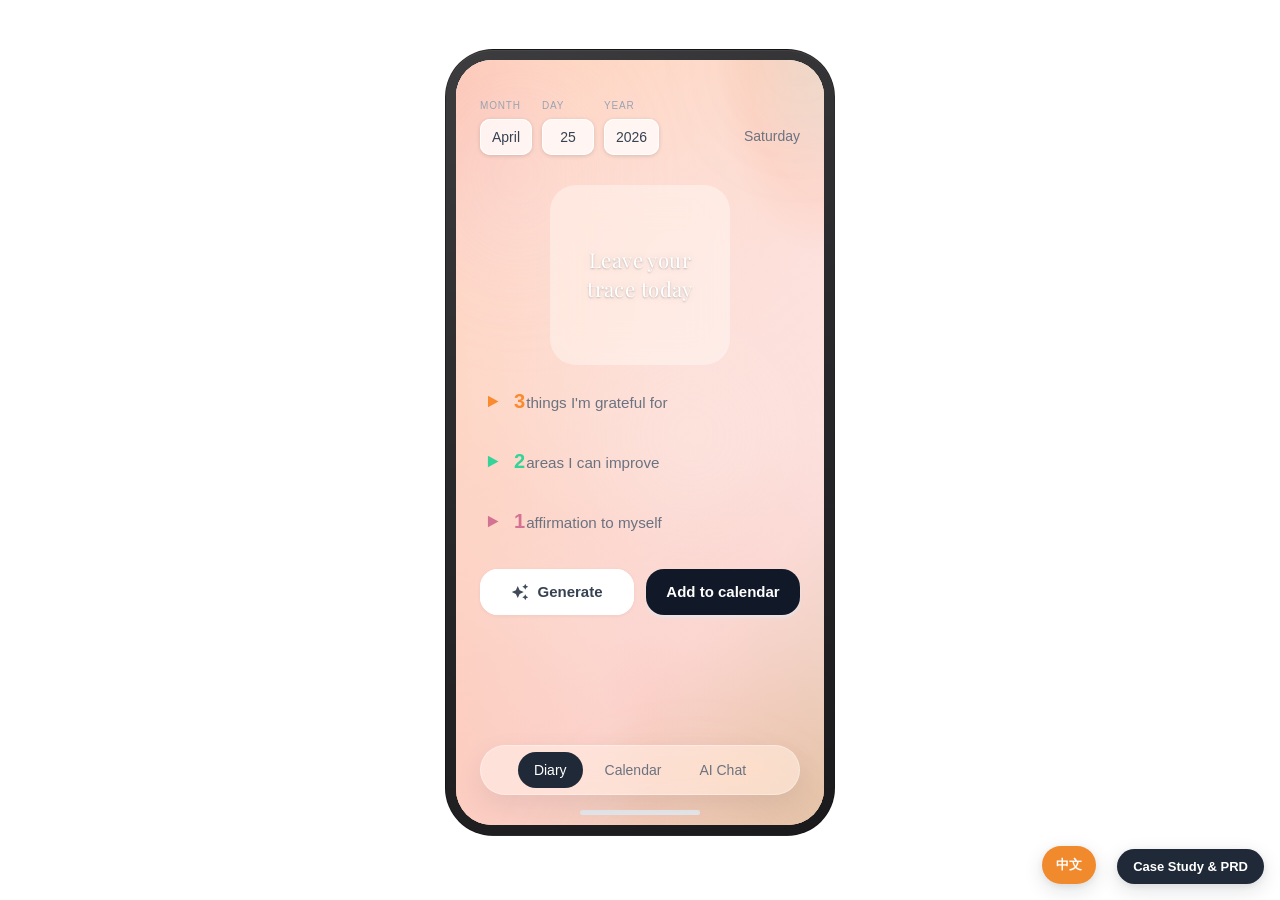
==== en/index.html @ c962845d "Add English version of demo app (en/index.html + en/app.js) - en/index.html: full UI translation, li" ====
<!DOCTYPE html>
<html lang="en">
  <head>
    <meta charset="utf-8" />
    <meta name="viewport" content="width=device-width, initial-scale=1" />
    <meta
      name="description"
      content="Trace - an interactive prototype of an AI diary app grounded in Positive Psychology: diary, calendar, AI chat flow demo (for portfolio and interview)."
    />
    <meta name="theme-color" content="#f4f0eb" />
    <meta property="og:type" content="website" />
    <meta property="og:title" content="Trace - Daily Light | Product Demo" />
    <meta
      property="og:description"
      content="Trace AI Diary - interactive prototype with full diary, calendar, and AI chat flows."
    />
    <title>Trace · AI Diary Product Demo · Wendi Yi</title>
    <link rel="preconnect" href="https://fonts.googleapis.com" />
    <link rel="preconnect" href="https://fonts.gstatic.com" crossorigin />
    <link
      href="https://fonts.googleapis.com/css2?family=Inter:wght@400;500;600;700&family=Playfair+Display:ital@0;1&display=swap"
      rel="stylesheet"
    />
    <link rel="stylesheet" href="../styles.css" />
    <style>
      .portfolio-lang-link {
        position: fixed;
        right: calc(max(16px, env(safe-area-inset-right)) + 168px);
        bottom: max(16px, env(safe-area-inset-bottom));
        z-index: 9999;
        padding: 10px 14px;
        border-radius: 999px;
        font-size: 13px;
        font-weight: 600;
        font-family: "Noto Sans SC", "PingFang SC", "Microsoft YaHei", sans-serif;
        color: #fff;
        background: var(--accent, #f08a2d);
        text-decoration: none;
        box-shadow: 0 6px 20px rgba(15, 23, 42, 0.12), 0 2px 8px rgba(15, 23, 42, 0.08);
        transition: opacity 0.15s ease, transform 0.15s ease;
      }
      .portfolio-lang-link:hover {
        opacity: 0.92;
        transform: translateY(-1px);
      }
      @media print { .portfolio-lang-link { display: none; } }
    </style>
  </head>
  <body>
    <div class="page">
      <div class="phone" aria-label="Phone preview frame">
        <div class="phone__bezel">
          <div class="phone__screen">
            <main class="app">
              <div class="app__flow-bg" aria-hidden="true"></div>
              <div class="app__ambient" aria-hidden="true">
                <div class="app__ambient-sheen"></div>
                <div class="app__blob app__blob--mint"></div>
                <div class="app__blob app__blob--pink"></div>
                <div class="app__blob app__blob--peach"></div>
                <div class="app__blob app__blob--cream"></div>
              </div>
              <div class="app__scroll">
                <section class="view view--diary view--active" data-view="diary">
                <header class="head">
                  <div class="head__date">
                    <div class="head__date-grid">
                      <div class="head__date-grid__label">
                        <span class="head__label">Month</span>
                      </div>
                      <div class="head__date-grid__label">
                        <span class="head__label">Day</span>
                      </div>
                      <div class="head__date-grid__label">
                        <span class="head__label">Year</span>
                      </div>
                      <div class="head__date-grid__pad" aria-hidden="true"></div>
                      <div class="head__box" id="display-month">April</div>
                      <div class="head__box" id="display-day">23</div>
                      <div class="head__box" id="display-year">2026</div>
                      <p class="head__weekday" id="display-weekday">Monday</p>
                    </div>
                  </div>
                </header>

                <section class="hero" aria-label="Today's prompt">
                  <img class="hero__generated" id="hero-generated" alt="Image generated from today's entries" />
                  <p class="hero__quote">
                    <span class="hero__line">Leave your</span>
                    <span class="hero__line">trace today</span>
                  </p>
                </section>

                <section class="block block--collapsed">
                  <h2 class="block__title block__title--orange">
                    <button
                      type="button"
                      class="block__toggle"
                      aria-expanded="false"
                      aria-controls="block-list-gratitude"
                    >
                      <span class="block__dot" aria-hidden="true"></span>
                    </button>
                    <span class="block__title-text block__title-text--gratitude">
                      <span class="block__count block__count--orange">3</span>things I'm grateful for
                    </span>
                  </h2>
                  <div class="block__list" id="block-list-gratitude">
                    <div class="input-wrap">
                      <span class="input-prefix input-prefix--orange" aria-hidden="true">1.</span>
                      <textarea
                        class="input input--area"
                        rows="3"
                        placeholder="Tap here to start writing..."
                      ></textarea>
                      <button type="button" class="input-reset" aria-label="Clear all inputs">
                        <svg viewBox="0 0 24 24" aria-hidden="true">
                          <path
                            d="M12 4a8 8 0 1 1-5.66 2.34"
                            fill="none"
                            stroke="currentColor"
                            stroke-width="2"
                            stroke-linecap="round"
                          />
                          <path
                            d="M8.5 2.8 5 6.3l4.2.1"
                            fill="none"
                            stroke="currentColor"
                            stroke-width="2"
                            stroke-linecap="round"
                            stroke-linejoin="round"
                          />
                        </svg>
                      </button>
                      <canvas class="input-sun" width="200" height="200" aria-hidden="true"></canvas>
                    </div>
                    <div class="input-wrap">
                      <span class="input-prefix input-prefix--orange" aria-hidden="true">2.</span>
                      <textarea
                        class="input input--area"
                        rows="3"
                        placeholder="Tap here to start writing..."
                      ></textarea>
                      <button type="button" class="input-reset" aria-label="Clear all inputs">
                        <svg viewBox="0 0 24 24" aria-hidden="true">
                          <path
                            d="M12 4a8 8 0 1 1-5.66 2.34"
                            fill="none"
                            stroke="currentColor"
                            stroke-width="2"
                            stroke-linecap="round"
                          />
                          <path
                            d="M8.5 2.8 5 6.3l4.2.1"
                            fill="none"
                            stroke="currentColor"
                            stroke-width="2"
                            stroke-linecap="round"
                            stroke-linejoin="round"
                          />
                        </svg>
                      </button>
                      <canvas class="input-sun" width="200" height="200" aria-hidden="true"></canvas>
                    </div>
                    <div class="input-wrap">
                      <span class="input-prefix input-prefix--orange" aria-hidden="true">3.</span>
                      <textarea
                        class="input input--area"
                        rows="3"
                        placeholder="Tap here to start writing..."
                      ></textarea>
                      <button type="button" class="input-reset" aria-label="Clear all inputs">
                        <svg viewBox="0 0 24 24" aria-hidden="true">
                          <path
                            d="M12 4a8 8 0 1 1-5.66 2.34"
                            fill="none"
                            stroke="currentColor"
                            stroke-width="2"
                            stroke-linecap="round"
                          />
                          <path
                            d="M8.5 2.8 5 6.3l4.2.1"
                            fill="none"
                            stroke="currentColor"
                            stroke-width="2"
                            stroke-linecap="round"
                            stroke-linejoin="round"
                          />
                        </svg>
                      </button>
                      <canvas class="input-sun" width="200" height="200" aria-hidden="true"></canvas>
                    </div>
                  </div>
                </section>

                <section class="block block--collapsed">
                  <h2 class="block__title block__title--teal">
                    <button
                      type="button"
                      class="block__toggle"
                      aria-expanded="false"
                      aria-controls="block-list-improve"
                    >
                      <span class="block__dot" aria-hidden="true"></span>
                    </button>
                    <span class="block__title-text block__title-text--gratitude">
                      <span class="block__count block__count--teal">2</span>areas I can improve
                    </span>
                  </h2>
                  <div class="block__list" id="block-list-improve">
                    <div class="input-wrap">
                      <span class="input-prefix input-prefix--teal" aria-hidden="true">1.</span>
                      <textarea
                        class="input input--area"
                        rows="3"
                        placeholder="Tap here to start writing..."
                      ></textarea>
                      <button type="button" class="input-reset" aria-label="Clear all inputs">
                        <svg viewBox="0 0 24 24" aria-hidden="true">
                          <path
                            d="M12 4a8 8 0 1 1-5.66 2.34"
                            fill="none"
                            stroke="currentColor"
                            stroke-width="2"
                            stroke-linecap="round"
                          />
                          <path
                            d="M8.5 2.8 5 6.3l4.2.1"
                            fill="none"
                            stroke="currentColor"
                            stroke-width="2"
                            stroke-linecap="round"
                            stroke-linejoin="round"
                          />
                        </svg>
                      </button>
                      <canvas class="input-sun" width="200" height="200" aria-hidden="true"></canvas>
                    </div>
                    <div class="input-wrap">
                      <span class="input-prefix input-prefix--teal" aria-hidden="true">2.</span>
                      <textarea
                        class="input input--area"
                        rows="3"
                        placeholder="Tap here to start writing..."
                      ></textarea>
                      <button type="button" class="input-reset" aria-label="Clear all inputs">
                        <svg viewBox="0 0 24 24" aria-hidden="true">
                          <path
                            d="M12 4a8 8 0 1 1-5.66 2.34"
                            fill="none"
                            stroke="currentColor"
                            stroke-width="2"
                            stroke-linecap="round"
                          />
                          <path
                            d="M8.5 2.8 5 6.3l4.2.1"
                            fill="none"
                            stroke="currentColor"
                            stroke-width="2"
                            stroke-linecap="round"
                            stroke-linejoin="round"
                          />
                        </svg>
                      </button>
                      <canvas class="input-sun" width="200" height="200" aria-hidden="true"></canvas>
                    </div>
                  </div>
                </section>

                <section class="block block--collapsed">
                  <h2 class="block__title block__title--violet">
                    <button
                      type="button"
                      class="block__toggle"
                      aria-expanded="false"
                      aria-controls="block-list-affirm"
                    >
                      <span class="block__dot" aria-hidden="true"></span>
                    </button>
                    <span class="block__title-text block__title-text--gratitude">
                      <span class="block__count block__count--violet">1</span>affirmation to myself
                    </span>
                  </h2>
                  <div class="block__list" id="block-list-affirm">
                    <div class="input-wrap">
                      <span class="input-prefix input-prefix--rose" aria-hidden="true">1.</span>
                      <textarea
                        class="input input--area"
                        rows="3"
                        placeholder="I'm doing great because..."
                      ></textarea>
                      <button type="button" class="input-reset" aria-label="Clear all inputs">
                        <svg viewBox="0 0 24 24" aria-hidden="true">
                          <path
                            d="M12 4a8 8 0 1 1-5.66 2.34"
                            fill="none"
                            stroke="currentColor"
                            stroke-width="2"
                            stroke-linecap="round"
                          />
                          <path
                            d="M8.5 2.8 5 6.3l4.2.1"
                            fill="none"
                            stroke="currentColor"
                            stroke-width="2"
                            stroke-linecap="round"
                            stroke-linejoin="round"
                          />
                        </svg>
                      </button>
                      <canvas class="input-sun" width="200" height="200" aria-hidden="true"></canvas>
                    </div>
                  </div>
                </section>

                <div class="actions">
                  <button type="button" class="btn btn--soft" id="generate-image-btn">
                    <svg class="btn__icon" width="18" height="18" viewBox="0 0 24 24" aria-hidden="true">
                      <path
                        fill="currentColor"
                        d="M19 9l1.25-2.75L23 5l-2.75-1.25L19 1l-1.25 2.75L15 5l2.75 1.25L19 9zm-7.5.5L9 4 6.5 9.5 1 12l5.5 2.5L9 20l2.5-5.5L17 12l-5.5-2.5zM19 15l-1.25 2.75L15 19l2.75 1.25L19 23l1.25-2.75L23 19l-2.75-1.25L19 15z"
                      />
                    </svg>
                    <span id="generate-image-btn-label">Generate</span>
                  </button>
                  <button type="button" class="btn btn--primary" id="add-to-calendar-btn">Add to calendar</button>
                </div>
                <div
                  class="actions actions--secondary download-actions--hidden"
                  id="download-actions"
                  hidden
                >
                  <button type="button" class="btn btn--soft" id="download-image-btn">Save image</button>
                </div>
                <p class="generate-status" id="generate-status" role="status" aria-live="polite"></p>
                </section>

                <section class="view view--calendar" data-view="calendar" aria-label="Calendar page">
                  <div class="calendar-page">
                    <header class="calendar-page-head" aria-label="Current month and year">
                      <div class="calendar-page-head__grid">
                        <div class="head__date-grid__label">
                          <span class="head__label">Month</span>
                        </div>
                        <div class="head__date-grid__label">
                          <span class="head__label">Year</span>
                        </div>
                        <div class="head__box" id="calendar-display-month">April</div>
                        <div class="head__box" id="calendar-display-year">2026</div>
                      </div>
                      <button type="button" class="calendar-page-head__search-btn" aria-label="Search date range">
                        <svg viewBox="0 0 69 69" aria-hidden="true">
                          <path
                            d="M61.9777 57.978C59.6684 60.2857 54.8666 61.2719 52.5783 58.9673L38.423 44.8373C38.3299 44.7445 38.2561 44.6343 38.2057 44.5129C38.1553 44.3916 38.1293 44.2614 38.1292 44.13C38.1291 43.9986 38.1549 43.8685 38.2051 43.747C38.2554 43.6256 38.3291 43.5153 38.422 43.4223L39.713 42.1313L36.4004 38.8187C32.0246 41.6126 26.7711 42.6921 21.6481 41.8501C16.5252 41.0081 11.8937 38.3039 8.64231 34.2563C5.39097 30.2088 3.74889 25.1032 4.03118 19.9192C4.31348 14.7352 6.50026 9.838 10.1719 6.16746C13.8435 2.49693 18.7413 0.311601 23.9254 0.0308446C29.1095 -0.249912 34.2147 1.39368 38.2612 4.64622C42.3078 7.89876 45.0106 12.5311 45.8511 17.6543C46.6916 22.7775 45.6106 28.0306 42.8154 32.4056L46.127 35.7172L47.4219 34.4223C47.5148 34.3294 47.6251 34.2557 47.7466 34.2055C47.868 34.1553 47.9982 34.1294 48.1296 34.1295C48.261 34.1296 48.3911 34.1556 48.5125 34.206C48.6338 34.2564 48.7441 34.3303 48.8369 34.4233L61.9869 47.5991C63.3575 48.979 64.1259 50.8455 64.1242 52.7905C64.1225 54.7354 63.3507 56.6005 61.9777 57.978ZM25.1291 38.0552C28.4767 38.0552 31.7491 37.0625 34.5325 35.2027C37.316 33.3429 39.4854 30.6994 40.7665 27.6066C42.0475 24.5139 42.3827 21.1106 41.7296 17.8274C41.0766 14.5441 39.4645 11.5282 37.0974 9.16108C34.7303 6.79396 31.7144 5.18194 28.4311 4.52885C25.1478 3.87576 21.7446 4.21095 18.6518 5.49202C15.5591 6.7731 12.9156 8.94252 11.0558 11.726C9.19595 14.5094 8.20327 17.7818 8.20327 21.1294C8.2083 25.6169 9.99316 29.9191 13.1663 33.0922C16.3394 36.2653 20.6416 38.0502 25.1291 38.0552ZM41.1271 40.7173L44.713 37.1314L41.6415 34.0599C40.5941 35.3946 39.3899 36.5984 38.055 37.6453L41.1271 40.7173ZM33.1291 18.2036C32.7742 18.2064 32.4227 18.2728 32.0913 18.3996L30.7008 16.7236C30.9782 16.265 31.1262 15.7397 31.1291 15.2036C31.1305 14.7118 31.011 14.2272 30.7811 13.7925C30.5512 13.3578 30.218 12.9862 29.8107 12.7105C29.4035 12.4348 28.9347 12.2635 28.4456 12.2116C27.9566 12.1597 27.4623 12.2289 27.0062 12.4129C26.5502 12.597 26.1464 12.8904 25.8304 13.2672C25.5144 13.644 25.2959 14.0927 25.1941 14.5739C25.0923 15.055 25.1103 15.5538 25.2466 16.0263C25.3829 16.4988 25.6333 16.9306 25.9757 17.2836L22.4891 24.24C22.0176 24.1574 21.5322 24.213 21.0916 24.4L19.7008 22.7236C19.9782 22.265 20.1262 21.7397 20.1291 21.2036C20.1291 20.6103 19.9531 20.0303 19.6235 19.5369C19.2938 19.0436 18.8253 18.659 18.2771 18.432C17.7289 18.2049 17.1257 18.1455 16.5438 18.2613C15.9619 18.377 15.4273 18.6627 15.0077 19.0823C14.5882 19.5019 14.3025 20.0364 14.1867 20.6184C14.071 21.2003 14.1304 21.8035 14.3574 22.3517C14.5845 22.8999 14.969 23.3684 15.4624 23.698C15.9557 24.0277 16.5357 24.2036 17.1291 24.2036C17.4839 24.2009 17.8354 24.1345 18.1669 24.0076L19.5574 25.6836C19.2799 26.1423 19.1319 26.6676 19.1291 27.2036C19.1276 27.6954 19.2471 28.18 19.477 28.6148C19.7069 29.0495 20.0402 29.4211 20.4474 29.6967C20.8547 29.9724 21.3235 30.1437 21.8125 30.1956C22.3016 30.2475 22.7959 30.1784 23.2519 29.9943C23.7079 29.8102 24.1117 29.5169 24.4277 29.1401C24.7437 28.7632 24.9623 28.3145 25.0641 27.8334C25.1659 27.3522 25.1478 26.8534 25.0115 26.3809C24.8752 25.9084 24.6249 25.4766 24.2825 25.1236L27.7691 18.1672C28.2406 18.2499 28.7259 18.1943 29.1666 18.0072L30.5574 19.6836C30.2799 20.1423 30.1319 20.6676 30.1291 21.2036C30.1291 21.797 30.305 22.377 30.6347 22.8703C30.9643 23.3637 31.4328 23.7482 31.981 23.9753C32.5292 24.2023 33.1324 24.2617 33.7143 24.146C34.2963 24.0302 34.8308 23.7445 35.2504 23.3249C35.6699 22.9054 35.9557 22.3708 36.0714 21.7889C36.1872 21.207 36.1278 20.6038 35.9007 20.0556C35.6736 19.5074 35.2891 19.0389 34.7958 18.7092C34.3024 18.3796 33.7224 18.2036 33.1291 18.2036Z"
                            fill="currentColor"
                          />
                        </svg>
                      </button>
                    </header>

                    <div class="calendar-grid" data-year="2026" data-month="4" id="calendar-grid">
                      <div class="calendar-grid__week">Mon</div>
                      <div class="calendar-grid__week">Tue</div>
                      <div class="calendar-grid__week">Wed</div>
                      <div class="calendar-grid__week">Thu</div>
                      <div class="calendar-grid__week">Fri</div>
                      <div class="calendar-grid__week">Sat</div>
                      <div class="calendar-grid__week">Sun</div>

                      <div class="calendar-grid__day calendar-grid__day--muted"></div>
                      <div class="calendar-grid__day calendar-grid__day--muted"></div>
                      <div class="calendar-grid__day" data-day="1">1</div>
                      <div class="calendar-grid__day" data-day="2">2</div>
                      <div class="calendar-grid__day" data-day="3">3</div>
                      <div class="calendar-grid__day" data-day="4">4</div>
                      <div class="calendar-grid__day" data-day="5">5</div>

                      <div class="calendar-grid__day" data-day="6">6</div>
                      <div class="calendar-grid__day" data-day="7">7</div>
                      <div class="calendar-grid__day" data-day="8">8</div>
                      <div class="calendar-grid__day" data-day="9">9</div>
                      <div class="calendar-grid__day" data-day="10">10</div>
                      <div class="calendar-grid__day" data-day="11">11</div>

                      <div class="calendar-grid__day" data-day="12">12</div>
                      <div class="calendar-grid__day" data-day="13">13</div>
                      <div class="calendar-grid__day" data-day="14">14</div>
                      <div class="calendar-grid__day" data-day="15">15</div>
                      <div class="calendar-grid__day" data-day="16">16</div>
                      <div class="calendar-grid__day" data-day="17">17</div>
                      <div class="calendar-grid__day" data-day="18">18</div>

                      <div class="calendar-grid__day" data-day="19">19</div>
                      <div class="calendar-grid__day" data-day="20">20</div>
                      <div class="calendar-grid__day" data-day="21">21</div>
                      <div class="calendar-grid__day" data-day="22">22</div>
                      <div class="calendar-grid__day" data-day="23">23</div>
                      <div class="calendar-grid__day" data-day="24">24</div>
                      <div class="calendar-grid__day" data-day="25">25</div>

                      <div class="calendar-grid__day" data-day="26">26</div>
                      <div class="calendar-grid__day" data-day="27">27</div>
                      <div class="calendar-grid__day" data-day="28">28</div>
                      <div class="calendar-grid__day" data-day="29">29</div>
                      <div class="calendar-grid__day" data-day="30">30</div>
                      <div class="calendar-grid__day calendar-grid__day--muted"></div>
                      <div class="calendar-grid__day calendar-grid__day--muted"></div>
                      <div class="calendar-grid__day calendar-grid__day--muted"></div>
                    </div>
                    <svg
                      class="scratch-card-glass__mask-defs"
                      width="0"
                      height="0"
                      aria-hidden="true"
                      focusable="false"
                    >
                      <defs>
                        <mask
                          id="scratch-ticket-mask"
                          maskUnits="objectBoundingBox"
                          maskContentUnits="objectBoundingBox"
                        >
                          <rect width="1" height="1" fill="white" rx="0.125" ry="0.2" />
                          <ellipse cx="0" cy="0.3" rx="0.03875" ry="0.062" fill="black" />
                          <ellipse cx="1" cy="0.3" rx="0.03875" ry="0.062" fill="black" />
                        </mask>
                      </defs>
                    </svg>
                    <p class="scratch-card-glass__top-note">
                      Discover a random memory
                      <span class="scratch-card-glass__top-note-caret" aria-hidden="true"></span>
                    </p>
                    <div class="scratch-card-glass" role="group" aria-label="Daily scratch card - scratch the middle area to reveal a short message">
                      <div class="scratch-card-glass__body">
                        <div class="scratch-card-glass__body-shine" aria-hidden="true"></div>
                      </div>
                      <p class="scratch-card-glass__hint">
                        <span class="scratch-card-glass__hint-left">
                          <span class="scratch-card-glass__hint-icon" aria-hidden="true">
                            <svg
                              class="scratch-card-glass__hint-decoration"
                              width="24"
                              height="24"
                              viewBox="0 0 110 110"
                              fill="none"
                              xmlns="http://www.w3.org/2000/svg"
                            >
                              <path
                                d="M76.1017 24.3721C75.6745 23.9421 74.9848 23.9421 74.5587 24.3721L11.3196 88.1881C10.8935 88.6191 10.8935 89.3151 11.3196 89.7451L23.9161 102.456C24.3422 102.886 25.0319 102.886 25.4591 102.456L88.6982 38.6401C89.1243 38.2101 89.1253 37.5141 88.6982 37.0831L76.1017 24.3721ZM69.2896 50.4431L62.864 43.9581L74.5607 32.1551L80.9872 38.6401L69.2896 50.4431Z"
                                fill="currentColor"
                              />
                              <path
                                d="M63.5984 22.1596L67.0678 24L65.4701 19.9989L67.0678 16L63.5984 17.8383L60.1309 16L61.723 19.9989L60.1309 24L63.5984 22.1596Z"
                                fill="currentColor"
                              />
                              <path
                                d="M99.7705 33L96.7968 34.3791L93.8246 33L95.1925 36L93.8246 39L96.7968 37.6209L99.7705 39L98.4027 36L99.7705 33Z"
                                fill="currentColor"
                              />
                              <path
                                d="M90.3568 17.0113L96.7976 19.9986L93.8371 13.4993L96.7976 7L90.3568 9.98738L83.9147 7L86.8778 13.4993L83.9147 20L90.3568 17.0113Z"
                                fill="currentColor"
                              />
                            </svg>
                          </span>
                          Daily Scratch Card
                        </span>
                        <span class="scratch-card-glass__hint-date">April 25, 2026</span>
                      </p>
                      <div class="scratch-card-glass__perforation" aria-hidden="true"></div>
                      <div class="scratch-card-glass__content">
                        <div class="scratch-card-glass__panel" id="scratch-card-panel">
                          <div class="scratch-card-glass__reveal">
                            <p class="scratch-card-glass__reveal-text" id="scratch-card-prize"></p>
                          </div>
                          <p class="scratch-card-glass__scratch-hint">Scratch this area to reveal</p>
                          <canvas
                            class="scratch-card-glass__scratch"
                            id="scratch-card-canvas"
                            width="16"
                            height="16"
                            role="img"
                            aria-label="Scratch this area to reveal the content below"
                          ></canvas>
                          <button type="button" class="scratch-card-glass__source-btn" id="scratch-view-source-btn">
                            View diary source
                          </button>
                        </div>
                      </div>
                    </div>
                  </div>
                </section>

                <section class="view view--ai" data-view="ai" aria-label="AI Chat page">
                  <div class="ai-chat">
                    <div class="input-wrap input-wrap--sun-active ai-chat__sun-host" aria-hidden="true">
                      <canvas class="input-sun" width="200" height="200" aria-hidden="true"></canvas>
                      <img class="ai-chat__sun-overlay" src="../assets/frame-121.svg" alt="" aria-hidden="true" />
                    </div>
                    <div class="ai-chat__messages" id="ai-chat-messages"></div>

                    <div class="ai-chat__composer">
                      <div class="ai-chat__field">
                        <input type="text" class="ai-chat__input" id="ai-chat-input" placeholder="" aria-label="Type a message" />
                        <button type="button" class="ai-chat__send-btn" id="ai-chat-send-btn" aria-label="Send">
                          <svg viewBox="0 0 24 24" aria-hidden="true">
                            <path d="M12 19V6M5 13l7-7 7 7" fill="none" stroke="currentColor" stroke-width="2.2" stroke-linecap="round" stroke-linejoin="round" />
                          </svg>
                        </button>
                      </div>
                    </div>
                  </div>
                </section>
              </div>

              <nav class="tab" aria-label="Main navigation">
                <button
                  type="button"
                  class="tab__item tab__link tab__item--active"
                  data-tab="diary"
                  aria-current="page"
                >
                  Diary
                </button>
                <button type="button" class="tab__item tab__link" data-tab="calendar">Calendar</button>
                <button type="button" class="tab__item tab__link" data-tab="ai">AI Chat</button>
              </nav>
              <div class="home-bar" aria-hidden="true"></div>
            </main>

            <div class="calendar-modal" id="calendar-day-modal" hidden>
              <div class="calendar-modal__backdrop" data-close-calendar-modal="true" aria-hidden="true"></div>
              <section class="calendar-modal__panel" role="dialog" aria-modal="true" aria-label="Day preview">
                <button
                  type="button"
                  class="calendar-modal__close"
                  id="calendar-day-modal-close"
                  aria-label="Close day preview"
                >
                  ×
                </button>
                <button type="button" class="calendar-modal__nav calendar-modal__nav--prev" id="calendar-day-modal-prev">‹</button>
                <button type="button" class="calendar-modal__nav calendar-modal__nav--next" id="calendar-day-modal-next">›</button>
                <div class="calendar-modal__zoom-cell" id="calendar-day-modal-zoom"></div>
                <button type="button" class="btn btn--primary calendar-modal__view-btn" id="calendar-day-view-diary-btn">
                  View diary entry
                </button>
              </section>
            </div>

            <div class="calendar-modal" id="calendar-diary-modal" hidden>
              <div class="calendar-modal__backdrop" data-close-calendar-diary="true" aria-hidden="true"></div>
              <section class="calendar-modal__panel calendar-modal__panel--diary" role="dialog" aria-modal="true" aria-label="Diary detail">
                <button type="button" class="calendar-modal__back" id="calendar-diary-modal-back">Back to date</button>
                <button
                  type="button"
                  class="calendar-modal__close"
                  id="calendar-diary-modal-close"
                  aria-label="Close diary detail"
                >
                  ×
                </button>
                <h3 class="calendar-modal__title" id="calendar-diary-title">Diary Archive</h3>
                <div class="calendar-diary-archive" id="calendar-diary-archive"></div>
              </section>
            </div>

            <div class="calendar-modal" id="scratch-source-modal" hidden>
              <div class="calendar-modal__backdrop" data-close-scratch-source="true" aria-hidden="true"></div>
              <section class="calendar-modal__panel calendar-modal__panel--source" role="dialog" aria-modal="true" aria-label="Diary source">
                <button
                  type="button"
                  class="calendar-modal__close"
                  id="scratch-source-modal-close"
                  aria-label="Close diary source"
                >
                  ×
                </button>
                <h3 class="calendar-modal__title" id="scratch-source-title">Diary Source</h3>
                <section class="calendar-diary-archive__section calendar-diary-archive__section--orange">
                  <h4>3 things I'm grateful for</h4>
                  <div class="calendar-diary-archive" id="scratch-source-gratitude"></div>
                </section>
                <button type="button" class="btn btn--primary calendar-modal__view-btn" id="scratch-source-view-full-btn">
                  View full diary
                </button>
              </section>
            </div>

            <div class="calendar-modal" id="calendar-analysis-modal" hidden>
              <div class="calendar-modal__backdrop" data-close-calendar-analysis="true" aria-hidden="true"></div>
              <section
                class="calendar-modal__panel calendar-modal__panel--analysis"
                role="dialog"
                aria-modal="true"
                aria-label="AI Analyzer"
              >
                <button
                  type="button"
                  class="calendar-modal__close"
                  id="calendar-analysis-modal-close"
                  aria-label="Close"
                >
                  ×
                </button>
                <div id="calendar-analysis-step-date" class="calendar-analysis-modal__step">
                  <header class="calendar-analysis-modal__head">
                    <p class="calendar-analysis-modal__hint">Tap dates to select a range</p>
                  </header>
                  <div class="calendar-analysis-modal__grid-wrap">
                    <div id="calendar-analysis-grid-host"></div>
                  </div>
                  <div class="calendar-analysis-modal__actions">
                    <button type="button" class="btn btn--primary calendar-analysis-modal__btn" id="calendar-analysis-delete-btn">
                      Delete
                    </button>
                    <button type="button" class="btn btn--primary calendar-analysis-modal__btn" id="calendar-analysis-run-btn">
                      Choose analysis
                    </button>
                  </div>
                </div>
                <div id="calendar-analysis-step-type" class="calendar-analysis-modal__step" hidden>
                  <header class="calendar-analysis-modal__head">
                    <p class="calendar-analysis-modal__hint">Pick analysis type (multi-select)</p>
                  </header>
                  <div class="calendar-analysis-modal__options" id="calendar-analysis-options-slot">
                    <label class="calendar-analysis-option">
                      <input type="checkbox" id="calendar-analysis-option-emotion" />
                      <span class="calendar-analysis-option__text">A · Emotion Trend</span>
                    </label>
                    <label class="calendar-analysis-option">
                      <input type="checkbox" id="calendar-analysis-option-hidden" />
                      <span class="calendar-analysis-option__text">B · Hidden Positive Signals</span>
                    </label>
                  </div>
                  <div class="calendar-analysis-modal__actions">
                    <button type="button" class="btn btn--primary calendar-analysis-modal__btn" id="calendar-analysis-back-btn">
                      Back
                    </button>
                    <button type="button" class="btn btn--primary calendar-analysis-modal__btn" id="calendar-analysis-confirm-btn">
                      Start analysis
                    </button>
                  </div>
                </div>
              </section>
            </div>
          </div>
        </div>
      </div>
    </div>
    <a href="prd.html" class="portfolio-site-link">Case Study & PRD</a>
    <a href="../index.html" class="portfolio-lang-link" lang="zh" title="中文版本">中文</a>
    <script src="app.js"></script>
    <script src="../sun-canvas.js"></script>
  </body>
</html>
---- styles.css ----
/* Trace — 每日反思界面 */

:root {
  /* Figma 823:724 — Portfolio-Total-Wendi */
  /* 屏内 mesh 基底（色相不变，略提高浓度） */
  --bg-mesh-base: #fff8f0;
  --bg-mesh-peach: #ffd9c4;
  --bg-mesh-peach-deep: #ffb088;
  /* 与 mesh 主色一致（屏内流动渐变四色） */
  --page-grad-peach: #ffa576;
  --page-grad-pink: #f8d7e6;
  --page-grad-mint: #96dab2;
  --text: #374151;
  --text-muted: #9ca3af;
  --orange: #fa8a2e;
  --teal: #34d399;
  /* 「肯定」区块：与背景粉 --page-grad-pink 同系，加深供标题对比 */
  --section-rose: #d47292;
  --navy: #1f2937;
  --save-bg: #111827;
  --phone-frame: #2a2a2c;
  --phone-frame-shine: #3d3d40;
  --phone-frame-border: rgba(0, 0, 0, 0.28);
  --card-glass: rgba(255, 255, 255, 0.92);
  --shadow-soft: 0 8px 32px rgba(0, 0, 0, 0.06);
  --shadow-input: 0 1px 4px rgba(0, 0, 0, 0.05);
  --shadow-input-inset: inset 0 0 0 0.5px rgb(255, 255, 255);
  --shadow-card: 0 1px 4px rgba(0, 0, 0, 0.2);
  --shadow-tab: 0 2px 3px -1px rgb(243, 244, 246), 0 6px 8px -1px rgb(243, 244, 246);
  --shadow-save: 0 1px 2px -1px rgb(229, 231, 235), 0 3px 4px -1px rgb(229, 231, 235);
  --radius-lg: 26px;
  --radius-md: 18px;
  --radius-sm: 14px;
  --font-sans: "Noto Sans SC", "PingFang SC", "Microsoft YaHei", sans-serif;
  --font-serif: "Playfair Display", "Songti SC", "Georgia", serif;
  /* 主内容区左右内边距（与顶栏全宽拉伸、底栏水平对齐同值） */
  --app-pad-x: 24px;
  /* 与写日记 .head 顶栏一致：内容距屏内顶部的首段留白 */
  --app-pad-top: 35px;
  /* .head 内底(12) + 下外边距(18) — 到 hero 正方体上沿；日历月年栏到毛玻璃格用同一基线，使格顶 = hero 顶 */
  --app-diary-hero-skip: calc(12px + 18px);
}

*,
*::before,
*::after {
  box-sizing: border-box;
}

html,
body {
  width: 100%;
  height: 100%;
  margin: 0;
}

body {
  font-family: var(--font-sans);
  color: var(--text-muted);
  background: #ffffff;
  min-height: 100dvh;
  display: flex;
  align-items: center;
  justify-content: center;
  padding: 32px 16px 48px;
  overflow: hidden;
  overscroll-behavior: none;
}

/* 流动渐变：仅屏内 .app__flow-bg，大背景不动 */
@keyframes gradient {
  0% {
    background-position: 0% 50%;
  }
  50% {
    background-position: 100% 50%;
  }
  100% {
    background-position: 0% 50%;
  }
}

.page {
  display: flex;
  justify-content: center;
  align-items: center;
  width: 100%;
  height: 100%;
  overflow: hidden;
}

/* —— 手机外框（效果图） —— */
.phone {
  --phone-w: 390px;
  --phone-h: 780px;
  --bezel: 10px;
  width: var(--phone-w);
  max-width: 100%;
  filter: none;
}

.phone__bezel {
  position: relative;
  background: linear-gradient(155deg, var(--phone-frame-shine) 0%, var(--phone-frame) 42%, #1a1a1c 100%);
  border-radius: 48px;
  padding: var(--bezel);
  border: 0.5px solid var(--phone-frame-border);
  box-shadow: inset 0 1px 0 rgba(255, 255, 255, 0.06);
}

.phone__screen {
  position: relative;
  border-radius: 36px;
  overflow: hidden;
  overscroll-behavior: none;
  background: var(--bg-mesh-base);
  height: var(--phone-h);
  max-height: min(85dvh, 800px);
}

/* Figma 截图：柔和 mesh — 左上粉、右上薄荷、中上亮白、下半桃色（右下略浓） */
.app {
  position: relative;
  /* 不裁切子级横向溢出，避免太阳光晕在 .app 层被切（phone__screen 仍做圆角裁切） */
  overflow: visible;
  display: flex;
  flex-direction: column;
  height: 100%;
  background:
    radial-gradient(90% 75% at 96% 96%, rgba(255, 165, 118, 0.55) 0%, rgba(255, 198, 160, 0.3) 38%, transparent 62%),
    radial-gradient(80% 65% at 6% 92%, rgba(255, 210, 180, 0.62) 0%, rgba(255, 228, 200, 0.32) 45%, transparent 60%),
    radial-gradient(100% 70% at 52% 108%, rgba(255, 185, 145, 0.46) 0%, transparent 48%),
    /* 右上：薄荷与桃色混叠，避免整屏成一块橙 */
    radial-gradient(46% 40% at 100% 0%, rgba(160, 215, 188, 0.26) 0%, rgba(255, 198, 172, 0.34) 45%, transparent 64%),
    radial-gradient(50% 42% at 0% 4%, rgba(248, 215, 230, 0.68) 0%, rgba(252, 236, 244, 0.34) 48%, transparent 65%),
    radial-gradient(85% 58% at 50% 22%, rgba(255, 255, 255, 0.78) 0%, rgba(255, 248, 240, 0.48) 42%, transparent 70%),
    linear-gradient(185deg, var(--bg-mesh-base) 0%, #fff6f0 26%, #ffeedd 46%, var(--bg-mesh-peach) 74%, var(--bg-mesh-peach-deep) 100%);
}

.app__flow-bg {
  position: absolute;
  inset: 0;
  z-index: 0;
  pointer-events: none;
  opacity: 0.5;
  /* 粉 / 桃 / 薄荷交错，动效扫过时不会整段同色 */
  background: linear-gradient(
    -45deg,
    var(--page-grad-peach) 0%,
    var(--page-grad-pink) 16%,
    var(--bg-mesh-peach-deep) 28%,
    var(--page-grad-mint) 38%,
    var(--page-grad-pink) 48%,
    var(--page-grad-peach) 58%,
    var(--page-grad-mint) 68%,
    var(--page-grad-pink) 82%,
    var(--bg-mesh-peach-deep) 100%
  );
  background-size: 400% 400%;
  animation: gradient 15s ease infinite;
}

/* 弥散环境光：底图不动，叠层仅使用与 mesh 相同的色相（柔光 + 极淡扫光，偏 glass / ambient） */
.app__ambient {
  position: absolute;
  inset: 0;
  z-index: 1;
  overflow: hidden;
  pointer-events: none;
  isolation: isolate;
}

.app__ambient-sheen {
  position: absolute;
  inset: -60%;
  opacity: 0.26;
  background: linear-gradient(
    118deg,
    transparent 0%,
    transparent 38%,
    rgba(255, 255, 255, 0.14) 49%,
    rgba(255, 255, 255, 0.08) 52%,
    transparent 63%,
    transparent 100%
  );
  background-size: 220% 220%;
  mix-blend-mode: soft-light;
  animation: ambientSheenDrift 140s linear infinite;
  will-change: background-position;
}

.app__blob {
  position: absolute;
  border-radius: 50%;
  filter: blur(52px);
  will-change: transform, opacity;
  transform: translate3d(0, 0, 0);
}

/* 光斑色相与 .app 底图径向一致，仅做位移 / 缩放 / 透明度呼吸 */
.app__blob--mint {
  width: 72%;
  height: 40%;
  left: 58%;
  top: -20%;
  background: radial-gradient(ellipse 50% 50% at 50% 50%, rgba(150, 215, 185, 0.28), transparent 70%);
  opacity: 0.36;
  animation: ambientBlobMint 92s ease-in-out infinite;
}

.app__blob--pink {
  width: 82%;
  height: 50%;
  left: -24%;
  top: -10%;
  background: radial-gradient(ellipse 52% 52% at 50% 50%, rgba(248, 215, 230, 0.52), transparent 70%);
  opacity: 0.56;
  animation: ambientBlobPink 108s ease-in-out infinite;
  animation-delay: -12s;
}

.app__blob--peach {
  width: 108%;
  height: 58%;
  left: 10%;
  bottom: -42%;
  top: auto;
  background: radial-gradient(ellipse 52% 52% at 50% 50%, rgba(255, 168, 125, 0.4), rgba(255, 210, 185, 0.26) 48%, transparent 68%);
  opacity: 0.52;
  animation: ambientBlobPeach 76s ease-in-out infinite;
  animation-delay: -8s;
}

.app__blob--cream {
  width: 92%;
  height: 46%;
  left: 18%;
  top: 26%;
  background: radial-gradient(ellipse 48% 48% at 50% 50%, rgba(255, 252, 248, 0.42), transparent 72%);
  opacity: 0.48;
  animation: ambientBlobCream 124s ease-in-out infinite;
  animation-delay: -20s;
}

@keyframes ambientSheenDrift {
  0% {
    background-position: 0% 40%;
  }
  100% {
    background-position: 100% 60%;
  }
}

@keyframes ambientBlobMint {
  0%,
  100% {
    transform: translate3d(0, 0, 0) scale(1);
    opacity: 0.4;
  }
  33% {
    transform: translate3d(-6%, 5%, 0) scale(1.06);
    opacity: 0.52;
  }
  66% {
    transform: translate3d(4%, -4%, 0) scale(1.03);
    opacity: 0.44;
  }
}

@keyframes ambientBlobPink {
  0%,
  100% {
    transform: translate3d(0, 0, 0) scale(1.02);
    opacity: 0.45;
  }
  40% {
    transform: translate3d(7%, 4%, 0) scale(1.08);
    opacity: 0.55;
  }
  70% {
    transform: translate3d(-4%, -3%, 0) scale(0.98);
    opacity: 0.42;
  }
}

@keyframes ambientBlobPeach {
  0%,
  100% {
    transform: translate3d(0, 0, 0) scale(1);
    opacity: 0.42;
  }
  35% {
    transform: translate3d(5%, -5%, 0) scale(1.07);
    opacity: 0.52;
  }
  65% {
    transform: translate3d(-6%, 3%, 0) scale(1.02);
    opacity: 0.46;
  }
}

@keyframes ambientBlobCream {
  0%,
  100% {
    transform: translate3d(0, 0, 0) scale(1);
    opacity: 0.35;
  }
  50% {
    transform: translate3d(-5%, 6%, 0) scale(1.12);
    opacity: 0.48;
  }
}

@media (prefers-reduced-motion: reduce) {
  .app__flow-bg {
    animation: none;
    background-position: 0% 50%;
  }

  .app__ambient-sheen,
  .app__blob {
    animation: none !important;
  }

  .hero.hero--generating::after {
    animation: none;
    background-position: 50% 50%;
  }

  .hero {
    background: rgba(255, 255, 255, 0.42);
  }

}

.app__scroll {
  position: relative;
  z-index: 2;
  flex: 1;
  min-height: 0;
  overflow-y: auto;
  /* 允许输入框右侧太阳光晕溢出，避免被横向裁掉 */
  overflow-x: visible;
  -webkit-overflow-scrolling: touch;
  overscroll-behavior-y: contain;
  padding: 0 var(--app-pad-x) 12px;
  /* 给底部悬浮 tab/home-bar 预留空间，避免文案被遮挡 */
  padding-bottom: calc(140px + env(safe-area-inset-bottom, 0));
  scrollbar-width: thin;
  scrollbar-color: rgba(0, 0, 0, 0.15) transparent;
}

.app__scroll::-webkit-scrollbar {
  width: 1.5px;
}

.app__scroll::-webkit-scrollbar-thumb {
  background: rgba(0, 0, 0, 0.12);
  border-radius: 999px;
}

.view {
  display: none;
}

.view--active {
  display: block;
}

/* AI 聊天 Tab：.app__scroll 不整块滚动；仅 .ai-chat__messages 内滚动，输入框固定在可视区底部 */
.app__scroll:has(> .view.view--ai.view--active) {
  overflow-y: hidden;
  display: flex;
  flex-direction: column;
  /* 让 AI 内容区底边与底部 tab 顶边发生重叠，不留额外空缝 */
  padding-bottom: 0;
}

.app__scroll:has(> .view.view--ai.view--active) > .view.view--ai.view--active {
  flex: 1 1 auto;
  min-height: 0;
  display: flex !important;
  flex-direction: column;
}

.app__scroll:has(> .view.view--ai.view--active) > .view.view--ai.view--active .ai-chat {
  flex: 1 1 auto;
  min-height: 0;
}

.app__scroll:has(> .view.view--ai.view--active) > .view.view--ai.view--active .ai-chat__messages {
  flex: 1 1 auto;
  min-height: 0;
  overflow-y: auto;
  -webkit-overflow-scrolling: touch;
  overscroll-behavior-y: contain;
  /* 让消息可滚到输入框/底部 tab 下方，不被遮挡 */
  padding-bottom: calc(132px + env(safe-area-inset-bottom, 0));
}

.app__scroll:has(> .view.view--ai.view--active) > .view.view--ai.view--active .ai-chat__composer {
  flex-shrink: 0;
  position: absolute;
  left: 0;
  right: 0;
  bottom: calc(40px + env(safe-area-inset-bottom, 0));
  z-index: 6;
  margin-top: 0;
}

/* Header：sticky 顶栏；透明底、无毛玻璃，避免与下方内容接缝处出现硬边/假「阴影线」 */
.head {
  position: sticky;
  top: 0;
  z-index: 3;
  display: block;
  box-sizing: border-box;
  width: calc(100% + 2 * var(--app-pad-x));
  margin: 0 calc(-1 * var(--app-pad-x)) 18px;
  padding: var(--app-pad-top) var(--app-pad-x) 12px;
  border-radius: 0;
  overflow: visible;
  background: transparent;
  backdrop-filter: none;
  -webkit-backdrop-filter: none;
}

.head__date {
  width: 100%;
  min-width: 0;
}

/* 上排标签 / 下排白框+星期 同一行对齐，星期与 2026 等框竖直居中对齐 */
.head__date-grid {
  display: grid;
  grid-template-columns: repeat(3, auto) minmax(0, 1fr);
  column-gap: 10px;
  row-gap: 6px;
  align-items: center;
  width: 100%;
  box-sizing: border-box;
}

.head__date-grid__label {
  min-width: 0;
  align-self: end;
}

.head__date-grid__pad {
  min-width: 0;
}

.head__label {
  font-size: 10px;
  font-weight: 500;
  letter-spacing: 0.08em;
  text-transform: uppercase;
  color: var(--text-muted);
}

.head__box {
  min-width: 52px;
  padding: 10px 12px;
  background: rgba(255, 255, 255, 0.75);
  border-radius: 10px;
  font-size: 14px;
  font-weight: 500;
  text-align: center;
  box-shadow: inset 0 0 0 1px rgba(255, 255, 255, 0.9), 0 1px 4px rgba(0, 0, 0, 0.15);
  color: var(--text);
}

.head__weekday {
  margin: 0;
  font-family: var(--font-sans);
  font-size: 14px;
  font-weight: 500;
  color: #6b7280;
  line-height: 1.45;
  justify-self: end;
  text-align: right;
  white-space: nowrap;
}

/* Hero（p1）— 圆角正方玻璃卡：无描边、无外阴影，避免与背景之间出现白边/重影 */
.hero {
  box-sizing: border-box;
  width: min(100%, 180px);
  aspect-ratio: 1 / 1;
  margin-left: auto;
  margin-right: auto;
  border-radius: 26px;
  background: rgba(255, 255, 255, 0.42);
  backdrop-filter: blur(18px) saturate(155%);
  -webkit-backdrop-filter: blur(18px) saturate(155%);
  border: none;
  box-shadow: none;
  display: flex;
  align-items: center;
  justify-content: center;
  padding: clamp(20px, 6vw, 32px);
  margin-bottom: 24px;
  position: relative;
  overflow: hidden;
}

/* Generate 中：方卡内与 .app__flow-bg 同色系、0deg 的流动色（用垂直扫 position，与 0° 色带方向一致） */
@keyframes heroGradient0 {
  0% {
    background-position: 50% 0%;
  }
  50% {
    background-position: 50% 100%;
  }
  100% {
    background-position: 50% 0%;
  }
}

.hero.hero--generating::after {
  content: "";
  position: absolute;
  inset: 0;
  border-radius: inherit;
  z-index: 1;
  pointer-events: none;
  opacity: 0.5;
  background: linear-gradient(
    0deg,
    var(--page-grad-peach) 0%,
    var(--page-grad-pink) 16%,
    var(--bg-mesh-peach-deep) 28%,
    var(--page-grad-mint) 38%,
    var(--page-grad-pink) 48%,
    var(--page-grad-peach) 58%,
    var(--page-grad-mint) 68%,
    var(--page-grad-pink) 82%,
    var(--bg-mesh-peach-deep) 100%
  );
  background-size: 400% 400%;
  animation: heroGradient0 15s ease infinite;
  will-change: background-position;
}

.hero__quote {
  position: relative;
  z-index: 2;
  margin: 0;
  display: flex;
  flex-direction: column;
  justify-content: center;
  align-items: center;
  gap: 0.15em;
  max-width: 11.5rem;
  font-family: var(--font-serif);
  font-size: clamp(1.05rem, 3.8vw, 1.28rem);
  font-weight: 400;
  font-style: normal;
  letter-spacing: 0.02em;
  text-align: center;
  color: #ffffff;
  line-height: 1.28;
  text-shadow:
    0 1px 2px rgba(31, 41, 55, 0.28),
    0 0 12px rgba(31, 41, 55, 0.12);
}

.hero__generated {
  position: absolute;
  inset: 0;
  width: 100%;
  height: 100%;
  object-fit: cover;
  border-radius: inherit;
  z-index: 0;
  opacity: 0;
  transform: scale(1);
  transform-origin: center center;
  transition: opacity 0.3s ease, transform 0.3s ease;
}

.hero.hero--has-image .hero__generated {
  opacity: 1;
  /* 强制中心裁切，尽量吃掉模型内置留白 */
  transform: scale(1.14);
}

/* Regenerate：旧图 50% 透，让下层 0° 流动色透出来；色层在图下方 */
.hero.hero--has-image.hero--generating::after {
  z-index: 0;
}

.hero.hero--has-image.hero--generating .hero__generated {
  z-index: 1;
  opacity: 0.2;
}

.hero.hero--has-image .hero__quote {
  opacity: 0;
}

/* 生成图时取消内边距，让图片铺满整个方形卡片 */
.hero.hero--has-image {
  padding: 0;
}

.hero__line {
  display: block;
  max-width: 100%;
}

/* Blocks */
.block {
  margin-bottom: 22px;
}

.block__title {
  display: flex;
  align-items: center;
  gap: 8px;
  font-size: 0.95rem;
  font-weight: 700;
  margin: 0 0 12px;
}

.block__toggle {
  display: inline-flex;
  align-items: center;
  justify-content: center;
  width: 26px;
  height: 26px;
  padding: 0;
  border: none;
  background: transparent;
  cursor: pointer;
  touch-action: manipulation;
}

.block__title-text {
  display: inline-block;
  cursor: pointer;
}

.block__title-text:focus-visible {
  outline: 2px solid rgba(148, 163, 184, 0.75);
  outline-offset: 3px;
  border-radius: 6px;
}

.block__title-text--gratitude {
  color: #6b7280;
  font-weight: 400;
}

.block__count {
  display: inline-block;
  line-height: 1;
  margin-right: 1px;
}

.block__count--orange {
  color: var(--orange);
  font-size: 1.32em;
  font-weight: 700;
}

.block__count--teal {
  color: var(--teal);
  font-size: 1.32em;
  font-weight: 700;
}

.block__count--violet {
  color: var(--section-rose);
  font-size: 1.32em;
  font-weight: 700;
}

.block__title--orange {
  color: var(--orange);
}

.block__title--teal {
  color: var(--teal);
}

.block__title--violet {
  color: var(--section-rose);
}

/* 右指三角：左竖边、顶点朝右，与标题文字同列对齐 */
.block__title .block__dot {
  display: block;
  width: 11px;
  height: 12px;
  flex-shrink: 0;
  border-radius: 0;
  clip-path: polygon(0 0, 0 100%, 100% 50%);
  -webkit-clip-path: polygon(0 0, 0 100%, 100% 50%);
  transform: rotate(0deg);
  transition: transform 0.25s ease;
}

.block__title--orange .block__dot {
  background: var(--orange);
  filter: drop-shadow(0 0 0.5px rgba(255, 255, 255, 0.55));
}

.block__title--teal .block__dot {
  background: var(--teal);
  filter: drop-shadow(0 0 5px rgba(52, 211, 153, 0.55));
}

.block__title--violet .block__dot {
  background: var(--section-rose);
  filter: drop-shadow(0 0 5px rgba(212, 114, 146, 0.45));
}

.block__list {
  display: flex;
  flex-direction: column;
  gap: 10px;
  overflow: visible;
  max-height: 1200px;
  opacity: 1;
  transform: translateY(0);
  transition:
    max-height 0.35s ease,
    opacity 0.25s ease,
    transform 0.25s ease;
}

.block:not(.block--collapsed) .block__dot {
  transform: rotate(90deg);
}

.block.block--collapsed .block__list {
  max-height: 0;
  overflow: hidden;
  opacity: 0;
  transform: translateY(-4px);
  pointer-events: none;
}

/* 聚焦时：小太阳盖在毛玻璃上（仍 pointer-events: none 不挡操作） */
.input-wrap {
  position: relative;
  display: block;
  width: 100%;
  overflow: visible;
  isolation: isolate;
}

/* 大太阳：起点在输入区底边略收进右侧（与示意一致），再升至右上角、由小放大 */
.input-wrap .input-sun {
  position: absolute;
  z-index: 2;
  /* 比框底再略低一截，起点更靠下 */
  top: calc(100% - 80px + 16px);
  right: 20px;
  width: 80px;
  height: 80px;
  pointer-events: none;
  display: block;
  opacity: 0;
  transform: translate(calc(50% - 14px), calc(-50% + 16px)) scale(0.28);
  transform-origin: 100% 100%;
  transition:
    opacity 0.55s ease,
    transform 0.9s cubic-bezier(0.28, 1, 0.4, 1),
    top 0.9s cubic-bezier(0.28, 1, 0.4, 1),
    right 0.9s cubic-bezier(0.28, 1, 0.4, 1);
}

.input-wrap:focus-within .input-sun {
  opacity: 1;
  top: 0;
  /* 再向右一点，减少与输入文字重叠 */
  right: 0;
  transform: translate(calc(50% - 14px - 2px), calc(-50% + 16px)) scale(1);
}

.input-wrap .input {
  position: relative;
  z-index: 0;
}

/* 与区块标题同色的序号（placeholder 无法分色，用前缀实现） */
.input-prefix {
  position: absolute;
  left: 20px;
  top: 12px;
  z-index: 1;
  pointer-events: none;
  user-select: none;
  font-size: 14px;
  font-weight: 400;
  line-height: 1.5;
  font-family: inherit;
}

.input-prefix--orange {
  color: var(--orange);
}

.input-prefix--teal {
  color: var(--teal);
}

.input-prefix--rose {
  color: var(--section-rose);
}

/* 左内边距 = 与输入区左侧对齐(20px) + 序号占位 + 与「点」的间隔略小于此前 */
.input-wrap:has(.input-prefix) .input--area {
  padding-left: calc(20px + 1.35em + 8px);
}

.input-reset {
  position: absolute;
  right: 8px;
  bottom: 8px;
  z-index: 3;
  width: 26px;
  height: 26px;
  padding: 0;
  border: none;
  display: inline-flex;
  align-items: center;
  justify-content: center;
  color: rgba(255, 255, 255, 0.96);
  background: transparent;
  cursor: pointer;
  transition: transform 0.1s ease, opacity 0.2s ease;
}

.input-reset svg {
  display: block;
  width: 25px;
  height: 25px;
}

.input-reset svg path {
  fill: currentColor;
}

.input-reset:hover {
  opacity: 0.85;
}

.input-reset:active {
  transform: scale(0.92);
}

@media (prefers-reduced-motion: reduce) {
  .input-wrap .input-sun {
    transition: none;
  }
}

/* Inputs */
.input {
  width: 100%;
  border: none;
  border-radius: var(--radius-md);
  padding: 12px 14px;
  font-size: 14px;
  font-family: inherit;
  color: var(--text);
  background: rgba(255, 255, 255, 0.48);
  backdrop-filter: blur(14px);
  -webkit-backdrop-filter: blur(14px);
  box-shadow: var(--shadow-input-inset), var(--shadow-input);
  resize: vertical;
  overflow-x: hidden;
  overflow-y: auto;
  scrollbar-gutter: stable;
  scrollbar-width: thin;
  scrollbar-color: rgba(120, 130, 150, 0.45) transparent;
  min-height: 44px;
  transition: box-shadow 0.2s ease, background 0.2s ease;
}

.input::-webkit-scrollbar {
  width: 8px;
}

.input::-webkit-scrollbar-track {
  background: transparent;
  border-radius: 999px;
}

.input::-webkit-scrollbar-thumb {
  background: rgba(120, 130, 150, 0.35);
  border-radius: 999px;
  border: 2px solid transparent;
  background-clip: padding-box;
}

.input::placeholder {
  color: var(--text-muted);
}

/* 聚焦环与正文/占位灰区分，各区与标题色一致 */
.input:focus {
  outline: none;
  background: rgba(255, 255, 255, 0.72);
  box-shadow: var(--shadow-input-inset), var(--shadow-input), 0 0 0 2px rgba(55, 65, 81, 0.18);
}

.block:has(.block__title--orange) .input:focus {
  box-shadow: var(--shadow-input-inset), var(--shadow-input), 0 0 0 2px rgba(250, 138, 46, 0.42);
}

.block:has(.block__title--teal) .input:focus {
  box-shadow: var(--shadow-input-inset), var(--shadow-input), 0 0 0 2px rgba(52, 211, 153, 0.45);
}

.block:has(.block__title--violet) .input:focus {
  box-shadow: var(--shadow-input-inset), var(--shadow-input), 0 0 0 2px rgba(212, 114, 146, 0.45);
}

.input--area {
  line-height: 1.5;
  resize: none;
  min-height: 88px;
  padding: 12px 42px 30px 20px;
}

/* Footer actions (图2) */
.actions {
  display: flex;
  gap: 12px;
  margin-top: 8px;
  margin-bottom: 8px;
}

.actions--secondary {
  display: block;
  margin-top: 0;
  margin-bottom: 100px;
}

.actions--secondary .btn {
  width: calc((100% - 12px) / 2);
  max-width: calc((100% - 12px) / 2);
}

.actions--feedback {
  margin-top: -8px;
  margin-bottom: 14px;
  justify-content: center;
  gap: 22px;
}

.actions--feedback .btn--feedback-icon {
  flex: 0 0 auto;
  width: 44px;
  height: 44px;
  padding: 0;
  border: none;
  border-radius: 0;
  background: transparent;
  box-shadow: none;
  color: rgba(186, 188, 196, 0.9);
}

.actions--feedback .btn--feedback-icon:hover {
  opacity: 0.9;
}

.actions--feedback .btn--feedback-icon:disabled {
  opacity: 1;
}

.actions--feedback .btn--feedback-icon.is-ready {
  color: rgba(255, 255, 255, 0.98);
}

.actions--feedback .btn--feedback-icon.is-active {
  color: #fa8a2e;
}

.feedback-btn__icon {
  width: 30px;
  height: 30px;
  display: block;
  fill: currentColor;
}

/* 必须压过 .actions / .actions--secondary 的 display，否则 [hidden] 在部分 WebKit 下仍会露出按钮 */
#download-actions.download-actions--hidden {
  display: none !important;
}

.btn {
  flex: 1;
  display: inline-flex;
  align-items: center;
  justify-content: center;
  gap: 8px;
  border: none;
  border-radius: var(--radius-md);
  padding: 14px 16px;
  font-size: 15px;
  font-weight: 600;
  font-family: inherit;
  cursor: pointer;
  transition:
    transform 0.1s ease-in-out,
    opacity 0.2s ease-in-out,
    box-shadow 0.15s ease;
}

.btn__icon {
  flex-shrink: 0;
  opacity: 0.95;
}

.btn:active {
  transform: scale(0.95);
}

.btn--soft {
  background: #fff;
  color: var(--text);
  box-shadow: inset 0 0 0 1px rgba(255, 255, 255, 0.9), 0 1px 4px rgba(0, 0, 0, 0.05);
}

.btn--soft:hover {
  opacity: 0.88;
}

.btn--primary {
  position: relative;
  background: var(--save-bg);
  color: #fff;
  box-shadow: var(--shadow-save);
}

.btn--primary:hover {
  opacity: 0.88;
}

.btn:disabled {
  opacity: 0.6;
  cursor: not-allowed;
}

.generate-status {
  min-height: 18px;
  margin: 8px 4px 12px;
  font-size: 12px;
  line-height: 1.4;
  color: rgba(55, 65, 81, 0.78);
}

.generate-status--error {
  color: rgba(185, 28, 28, 0.92);
}

/* 日历页：外层无毛玻璃；月/年与写日记顶栏同系白卡；仅 .calendar-grid 为毛玻璃块 */
.calendar-page {
  margin-top: var(--app-pad-top);
  margin-bottom: 100px;
}

.calendar-page-head {
  margin-bottom: var(--app-diary-hero-skip);
  display: flex;
  align-items: end;
  justify-content: space-between;
  gap: 12px;
}

/* 与写日记 .head__date-grid 前了两列同系：上标签 + 下白卡，10px 列间距、左右靠紧 */
.calendar-page-head__grid {
  display: grid;
  grid-template-columns: auto auto;
  column-gap: 10px;
  row-gap: 6px;
  align-items: center;
  width: auto;
  max-width: 100%;
  box-sizing: border-box;
  justify-content: start;
}

.calendar-page-head__grid .head__date-grid__label {
  align-self: end;
}

.calendar-page-head__search-btn {
  align-self: end;
  flex-shrink: 0;
  width: 64px;
  height: 64px;
  border: none;
  border-radius: 10px;
  padding: 8px;
  background: transparent;
  color: #ffffff;
  box-shadow: none;
  cursor: default;
  transform: translateY(6px);
}

.calendar-page-head__search-btn svg {
  display: block;
  width: 100%;
  height: 100%;
  filter: drop-shadow(0 2px 4px rgba(0, 0, 0, 0.18));
}

.calendar-grid {
  --cal-line: rgba(55, 65, 81, 0.2);
  display: grid;
  grid-template-columns: repeat(7, 1fr);
  box-sizing: border-box;
  border: 1px solid rgba(255, 255, 255, 0.55);
  border-radius: 14px;
  overflow: hidden;
  background: rgba(255, 255, 255, 0.38);
  backdrop-filter: blur(16px) saturate(150%);
  -webkit-backdrop-filter: blur(16px) saturate(150%);
  box-shadow:
    inset 0 1px 0 rgba(255, 255, 255, 0.72),
    0 10px 36px rgba(0, 0, 0, 0.08),
    0 2px 10px rgba(0, 0, 0, 0.04);
}

.calendar-grid__week {
  box-sizing: border-box;
  padding: 6px 0;
  text-align: center;
  font-size: 13px;
  color: rgba(31, 41, 55, 0.85);
  /* 星期行单独铺半透明白，更白但仍见底层渐变 */
  background: rgba(255, 255, 255, 0.5);
  border-right: 1px solid var(--cal-line);
  border-bottom: 1px solid var(--cal-line);
}

.calendar-grid__day {
  box-sizing: border-box;
  width: 100%;
  min-height: 0;
  aspect-ratio: 1 / 1;
  padding: 5px 6px;
  border-right: 1px solid var(--cal-line);
  border-bottom: 1px solid var(--cal-line);
  font-size: 14px;
  color: rgba(31, 41, 55, 0.88);
  position: relative;
  overflow: hidden;
}

.calendar-grid__day-label {
  position: relative;
  z-index: 2;
}

.calendar-grid__day-art {
  position: absolute;
  inset: 0;
  width: 100%;
  height: 100%;
  object-fit: cover;
  opacity: 0;
  transform: scale(1.03);
  filter: brightness(0.82) saturate(0.96);
  transition: opacity 0.7s ease, transform 0.7s ease;
  z-index: 1;
}

.calendar-grid__day-art--visible {
  opacity: 0.78;
  transform: scale(1);
}

.calendar-grid__day--has-art .calendar-grid__day-label {
  color: rgba(255, 255, 255, 0.96);
  text-shadow: 0 1px 2px rgba(0, 0, 0, 0.38);
}

/* 日历底：刮刮乐式毛玻璃（见 ScratchCardGlassUI 设计，纯 HTML/CSS 实现） */
.scratch-card-glass__top-note {
  margin: 26px 6px 8px;
  font-size: 12px;
  line-height: 1.4;
  font-weight: 500;
  color: rgba(55, 65, 81, 0.72);
  letter-spacing: 0.02em;
  text-align: center;
}

.scratch-card-glass__top-note-caret {
  display: inline-block;
  margin-left: 6px;
  width: 0;
  height: 0;
  border-left: 7px solid transparent;
  border-right: 7px solid transparent;
  border-top: 10px solid currentColor;
  transform: translateY(1px);
}

.scratch-card-glass {
  position: relative;
  width: 100%;
  max-width: 100%;
  aspect-ratio: 1.6 / 1;
  margin-top: 0;
  /* 阴影只能在带 mask 的 __body 上画，否则会沿外层直角盒出现「方框」 */
}

.scratch-card-glass__mask-defs {
  position: absolute;
  width: 0;
  height: 0;
  overflow: hidden;
}

.scratch-card-glass__body {
  position: absolute;
  inset: 0;
  /* 外形完全交给 SVG mask，避免与 border-radius 双描边；描边用 inset 光晕 */
  border: none;
  border-radius: 0;
  /* 与 .calendar-grid 同等级毛玻璃，和日历日期区视觉一致 */
  background: rgba(255, 255, 255, 0.38);
  box-shadow:
    inset 0 1px 0 rgba(255, 255, 255, 0.72),
    inset 0 0 0 2px rgba(255, 255, 255, 0.5),
    0 10px 36px rgba(0, 0, 0, 0.08),
    0 2px 10px rgba(0, 0, 0, 0.04);
  -webkit-backdrop-filter: blur(16px) saturate(150%);
  backdrop-filter: blur(16px) saturate(150%);
  -webkit-mask: url(#scratch-ticket-mask);
  mask: url(#scratch-ticket-mask);
  -webkit-mask-size: 100% 100%;
  mask-size: 100% 100%;
  -webkit-mask-repeat: no-repeat;
  mask-repeat: no-repeat;
  -webkit-mask-position: 0 0;
  mask-position: 0 0;
}

.scratch-card-glass__body-shine {
  position: absolute;
  inset: 0;
  border-radius: inherit;
  background: linear-gradient(135deg, rgba(255, 255, 255, 0.12) 0%, transparent 50%, rgba(255, 255, 255, 0.05) 100%);
  pointer-events: none;
}

.scratch-card-glass__hint {
  position: absolute;
  top: 12%;
  left: 20px;
  right: 20px;
  z-index: 5;
  margin: 0;
  display: flex;
  align-items: center;
  justify-content: space-between;
  font-size: 15px;
  font-weight: 600;
  letter-spacing: 0.06em;
  color: rgba(255, 255, 255, 0.9);
  text-shadow: 0 2px 6px rgba(31, 41, 55, 0.34);
}

.scratch-card-glass__hint-left {
  display: inline-flex;
  align-items: center;
  gap: 6px;
}

.scratch-card-glass__hint-icon {
  display: inline-flex;
  line-height: 0;
  color: var(--orange);
}

.scratch-card-glass__hint-decoration {
  display: block;
  width: 34px;
  height: 34px;
}

.scratch-card-glass__hint-date {
  font-size: 15px;
  letter-spacing: 0.04em;
  color: rgba(255, 255, 255, 0.82);
}

/* 30% 高度处的点状打孔线：背景单元必须正方形，小圆点才是正圆 */
.scratch-card-glass__perforation {
  position: absolute;
  top: 30%;
  left: 24px;
  right: 24px;
  z-index: 3;
  height: 7px;
  margin-top: -3px;
  transform: translateY(0);
  /* circle + 等距 repeat，避免 6×4 非等比把圆拉成菱形/椭圆 */
  background-image: radial-gradient(
    circle,
    rgba(255, 255, 255, 0.58) 0 2.4px,
    transparent 2.5px
  );
  background-size: 7px 7px;
  background-repeat: repeat-x;
  background-position: 0 50%;
  pointer-events: none;
  opacity: 0.9;
}

.scratch-card-glass__content {
  position: absolute;
  inset: 0;
  z-index: 4;
  --scratch-panel-gap: 1.2rem;
  box-sizing: border-box;
  pointer-events: none;
  isolation: isolate;
}

.scratch-card-glass__panel {
  position: absolute;
  left: 1.5rem;
  right: 1.5rem;
  z-index: 1;
  /* 面板上沿 = 虚线底边 + gap；虚线底边约在 30% + 4px */
  top: calc(30% + 4px + var(--scratch-panel-gap));
  bottom: var(--scratch-panel-gap);
  box-sizing: border-box;
  border-radius: 20px;
  overflow: hidden;
  min-height: 2.5rem;
  pointer-events: auto;
  touch-action: none;
  /* 与原先占位块同轮廓；交互涂层由 canvas 模拟毛玻璃，底层为揭晓文案 */
}

.scratch-card-glass__reveal {
  position: absolute;
  inset: 0;
  z-index: 0;
  display: flex;
  flex-direction: column;
  align-items: center;
  justify-content: center;
  padding: 0.8rem;
  gap: 10px;
  text-align: center;
  background: #fdb476;
}

.scratch-card-glass__reveal-text {
  margin: 0;
  font-size: 15px;
  font-weight: 400;
  line-height: 1.5;
  letter-spacing: 0.04em;
  color: rgba(31, 41, 55, 0.9);
  max-width: 92%;
  font-style: italic;
  text-wrap: balance;
  word-break: keep-all;
  overflow-wrap: normal;
  padding-bottom: 42px;
}

.scratch-card-glass__reveal-text::before {
  content: "“";
}

.scratch-card-glass__reveal-text::after {
  content: "”";
}

.scratch-card-glass__source-btn {
  position: absolute;
  right: 14px;
  bottom: 14px;
  z-index: 3;
  pointer-events: auto;
  border: none;
  border-radius: 999px;
  padding: 6px 10px;
  font-size: 11px;
  font-weight: 600;
  letter-spacing: 0.04em;
  color: var(--orange);
  background: #ffffff;
  box-shadow: inset 0 0 0 1px rgba(250, 138, 46, 0.3);
  cursor: pointer;
  transition: transform 120ms ease, background-color 120ms ease;
}

.scratch-card-glass__source-btn.scratch-card-glass__source-btn--hidden {
  opacity: 0;
  pointer-events: none;
}

.scratch-card-glass__source-btn:hover {
  background: rgba(255, 255, 255, 0.95);
  transform: translateY(-1px);
}

.scratch-card-glass__source-btn:active {
  transform: translateY(0);
}

.scratch-card-glass__scratch-hint {
  position: absolute;
  top: 50%;
  left: 50%;
  transform: translate(-50%, -50%);
  z-index: 2;
  margin: 0;
  padding: 0;
  font-size: 12px;
  font-weight: 600;
  letter-spacing: 0.04em;
  color: rgba(250, 138, 46, 0.72);
  background: transparent;
  white-space: nowrap;
  pointer-events: none;
  transition: opacity 180ms ease;
}

.scratch-card-glass__scratch-hint--hidden {
  opacity: 0;
}

.scratch-card-glass__scratch {
  position: absolute;
  inset: 0;
  z-index: 1;
  display: block;
  width: 100%;
  height: 100%;
  cursor: crosshair;
}

.calendar-glass-panel__hint {
  margin: 0;
  display: flex;
  align-items: center;
  gap: 6px;
  font-size: 12px;
  font-weight: 600;
  letter-spacing: 0.06em;
  color: var(--text-muted);
}

.calendar-glass-panel__hint-icon {
  display: inline-flex;
  line-height: 0;
  color: currentColor;
}

.calendar-glass-panel__decoration {
  display: block;
  width: 24px;
  height: 24px;
}

.calendar-modal[hidden] {
  display: none !important;
}

.calendar-modal {
  position: absolute;
  inset: 0;
  z-index: 30;
  display: flex;
  align-items: center;
  justify-content: center;
  padding: 18px;
}

.calendar-modal__backdrop {
  position: absolute;
  inset: 0;
  background: rgba(17, 24, 39, 0.45);
  backdrop-filter: blur(2px);
}

.calendar-modal__panel {
  position: relative;
  z-index: 1;
  width: min(320px, calc(100vw - 36px));
  border-radius: 18px;
  padding: 16px 14px 14px;
  background: rgba(255, 245, 236, 0.96);
  box-shadow: 0 16px 40px rgba(0, 0, 0, 0.24);
}

.calendar-modal__panel--diary {
  max-height: min(78vh, 640px);
  overflow: hidden;
  border-top-right-radius: 18px;
  border-bottom-right-radius: 18px;
  padding-right: 8px;
}

.calendar-modal__panel--source {
  max-height: min(78vh, 640px);
  overflow: hidden;
  padding-right: 8px;
}

.calendar-modal__panel--analysis {
  position: relative;
  width: min(340px, calc(100% - 36px));
  max-width: 100%;
  padding: 12px 12px 14px;
  display: flex;
  flex-direction: column;
  gap: 10px;
  background: linear-gradient(
    125deg,
    rgba(220, 252, 240, 0.5) 0%,
    rgba(255, 250, 240, 0.96) 45%,
    rgba(255, 235, 220, 0.75) 100%
  );
}

.calendar-analysis-modal__head {
  padding-right: 34px;
  min-height: 28px;
}

.calendar-analysis-modal__hint {
  margin: 0;
  font-size: 13px;
  font-weight: 600;
  line-height: 1.35;
  color: rgba(31, 41, 55, 0.92);
}

/* 选日期步：不要 min-height，否则日历比强制高度矮时会在网格下方出现一大块空白 */
.calendar-analysis-modal__grid-wrap {
  border-radius: 14px;
  overflow: hidden;
  box-shadow:
    0 4px 22px rgba(15, 23, 42, 0.1),
    0 2px 10px rgba(15, 23, 42, 0.06),
    inset 0 1px 0 rgba(255, 255, 255, 0.65);
  box-sizing: border-box;
}

.calendar-analysis-modal__grid-wrap .calendar-grid {
  margin: 0;
}

.calendar-analysis-modal__actions {
  display: flex;
  gap: 10px;
  margin-top: 2px;
}

.calendar-analysis-modal__btn {
  flex: 1 1 0;
  min-width: 0;
  padding-left: 10px;
  padding-right: 10px;
}

.calendar-analysis-modal__step {
  display: flex;
  flex-direction: column;
  gap: 10px;
}

/* 必须压过本类的 display:flex，否则设 hidden 时第一步仍会显示（日历与勾选两行叠在一起使弹窗过长） */
.calendar-analysis-modal__step[hidden] {
  display: none !important;
}

.calendar-analysis-modal__options {
  display: flex;
  flex-direction: column;
  gap: 10px;
}

.calendar-analysis-option {
  display: flex;
  align-items: center;
  gap: 10px;
  padding: 12px 14px;
  border-radius: 14px;
  background: rgba(255, 255, 255, 0.52);
  border: 1px solid rgba(255, 255, 255, 0.55);
  cursor: pointer;
  font-size: 14px;
  font-weight: 400;
  color: rgba(31, 41, 55, 0.95);
  user-select: none;
}

.calendar-analysis-option:active {
  opacity: 0.92;
}

.calendar-analysis-option input {
  width: 18px;
  height: 18px;
  accent-color: rgba(15, 33, 73, 0.95);
}

.calendar-analysis-option__text {
  flex: 1;
}

/* 分析弹窗内多选：仅半透橙层；数字白色且叠在最上 */
#calendar-analysis-grid-host .calendar-grid__day.calendar-analysis-modal__day--selected::after {
  content: "";
  position: absolute;
  inset: 0;
  z-index: 2;
  background: rgba(249, 115, 22, 0.42);
  pointer-events: none;
}

#calendar-analysis-grid-host .calendar-grid__day.calendar-analysis-modal__day--selected .calendar-grid__day-label {
  position: relative;
  z-index: 10;
  color: rgba(255, 255, 255, 0.98);
  font-weight: 700;
  text-shadow: 0 1px 3px rgba(0, 0, 0, 0.4);
}

.calendar-modal__close {
  position: absolute;
  top: 8px;
  right: 8px;
  width: 28px;
  height: 28px;
  border: none;
  border-radius: 999px;
  background: rgba(31, 41, 55, 0.1);
  color: rgba(31, 41, 55, 0.85);
  font-size: 18px;
  line-height: 1;
  cursor: pointer;
}

.calendar-modal__back {
  position: absolute;
  top: 10px;
  left: 10px;
  border: none;
  border-radius: 999px;
  padding: 5px 10px;
  background: rgba(31, 41, 55, 0.1);
  color: rgba(31, 41, 55, 0.9);
  font-size: 12px;
  font-weight: 600;
  cursor: pointer;
}

.calendar-modal__nav {
  position: absolute;
  /* 对齐到正方形图片的垂直中线：panel padding + zoom-cell margin-top + zoom-cell 一半高度 */
  top: calc(16px + 10px + (min(250px, 100%) / 2));
  transform: translateY(-50%);
  width: 24px;
  height: 24px;
  border: none;
  border-radius: 0;
  background: transparent;
  color: var(--save-bg);
  text-shadow: none;
  font-size: 38px;
  font-weight: 800;
  line-height: 1;
  cursor: pointer;
  z-index: 2;
  padding: 0;
}

.calendar-modal__nav--prev {
  left: 4px;
}

.calendar-modal__nav--next {
  right: 4px;
}

.calendar-modal__nav:disabled {
  opacity: 0.4;
  cursor: not-allowed;
}

.calendar-modal__zoom-cell {
  width: min(250px, 100%);
  aspect-ratio: 1 / 1;
  margin: 10px auto 14px;
  border-radius: 12px;
  border: 1px solid rgba(31, 41, 55, 0.15);
  overflow: hidden;
}

.calendar-modal__zoom-cell .calendar-grid__day {
  width: 100%;
  height: 100%;
  aspect-ratio: auto;
  padding: 12px;
  border: none;
  background: rgba(255, 255, 255, 0.72);
  font-size: 22px;
}

.calendar-modal__zoom-empty {
  width: 100%;
  height: 100%;
  display: flex;
  align-items: center;
  justify-content: center;
  background: rgba(255, 255, 255, 0.72);
  padding: 0 16px;
  font-size: 14px;
  font-weight: 400;
  color: rgba(107, 114, 128, 0.95);
  white-space: nowrap;
  overflow: hidden;
  text-overflow: ellipsis;
}

#calendar-day-modal.calendar-modal--empty .calendar-modal__nav,
#calendar-day-modal.calendar-modal--empty .calendar-modal__view-btn {
  display: none;
}

.calendar-modal__view-btn {
  width: 100%;
}

.calendar-modal__title {
  margin: 38px 0 10px;
  font-size: 16px;
  color: rgba(31, 41, 55, 0.94);
}

.calendar-diary-archive {
  display: flex;
  flex-direction: column;
  gap: 10px;
  max-height: min(66vh, 520px);
  overflow-y: auto;
  padding-right: 8px;
  margin-right: 2px;
}

.calendar-diary-archive__empty {
  margin: 8px 0 2px;
  font-size: 13px;
  color: rgba(75, 85, 99, 0.9);
}

.calendar-diary-archive__img {
  width: 100%;
  border-radius: 10px;
  display: block;
}

.calendar-diary-archive__section {
  border-radius: 10px;
  padding: 8px 10px;
  background: rgba(255, 255, 255, 0.76);
}

.calendar-diary-archive__section h4 {
  margin: 0 0 6px;
  font-size: 12px;
  color: rgba(55, 65, 81, 0.82);
}

.calendar-diary-archive__section--orange h4 {
  color: var(--orange);
}

.calendar-diary-archive__section--teal h4 {
  color: var(--teal);
}

.calendar-diary-archive__section--violet h4 {
  color: var(--section-rose);
}

.calendar-diary-archive__section p {
  margin: 0;
  font-size: 13px;
  line-height: 1.45;
  color: rgba(17, 24, 39, 0.92);
}

.calendar-diary-archive__item {
  padding: 8px 0;
}

.calendar-diary-archive__item + .calendar-diary-archive__item {
  border-top: 1px solid rgba(55, 65, 81, 0.16);
}

.calendar-diary-archive__index {
  font-weight: 600;
}

.calendar-diary-archive__section--orange .calendar-diary-archive__index {
  color: var(--orange);
}

.calendar-diary-archive__section--teal .calendar-diary-archive__index {
  color: var(--teal);
}

.calendar-diary-archive__section--violet .calendar-diary-archive__index {
  color: var(--section-rose);
}

/* 统一内线：只画右、下；最右一列不画右；最后一行不画下（外框由容器 border 承担，避免加粗） */
.calendar-grid > *:nth-child(7n) {
  border-right: none;
}

.calendar-grid > *:nth-child(n + 36) {
  border-bottom: none;
}

.calendar-grid__day--muted {
  background: transparent;
  color: transparent;
}

/* 与系统「今天」一致时由 JS 加上：淡橙色边 + 数字同色 */
.calendar-grid__day--today {
  position: relative;
  z-index: 4;
  color: rgba(250, 138, 46, 0.96);
}

.calendar-grid__day--today::after {
  content: "";
  position: absolute;
  inset: 0;
  box-shadow: inset 0 0 0 4px rgba(250, 138, 46, 0.9);
  pointer-events: none;
  z-index: 5;
}

.view--ai {
  min-height: calc(100% - 10px);
}

.ai-chat {
  position: relative;
  min-height: 680px;
  /* 横向不加 padding，输入框左右沿与底部 tab（margin: var(--app-pad-x)）对齐 */
  padding: 0 0 4px;
  display: flex;
  flex-direction: column;
  gap: 14px;
}

.ai-chat::before {
  content: "";
  position: absolute;
  top: 0;
  left: calc(-1 * var(--app-pad-x));
  width: calc(100% + 2 * var(--app-pad-x));
  /* 太阳 top:28px + 高度100px => 底边约128px，毛玻璃到此为止 */
  height: 128px;
  pointer-events: none;
  z-index: 4;
  background: linear-gradient(
    180deg,
    rgba(255, 255, 255, 0.2) 0%,
    rgba(255, 255, 255, 0.19) 58%,
    rgba(255, 255, 255, 0.06) 86%,
    rgba(255, 255, 255, 0) 100%
  );
  backdrop-filter: blur(14px) saturate(135%);
  -webkit-backdrop-filter: blur(14px) saturate(135%);
  -webkit-mask-image: linear-gradient(
    180deg,
    rgba(0, 0, 0, 1) 0%,
    rgba(0, 0, 0, 0.96) 62%,
    rgba(0, 0, 0, 0.22) 90%,
    rgba(0, 0, 0, 0) 100%
  );
  mask-image: linear-gradient(
    180deg,
    rgba(0, 0, 0, 1) 0%,
    rgba(0, 0, 0, 0.96) 62%,
    rgba(0, 0, 0, 0.22) 90%,
    rgba(0, 0, 0, 0) 100%
  );
}

.ai-chat::after {
  content: "";
  position: absolute;
  bottom: 0;
  left: calc(-1 * var(--app-pad-x));
  width: calc(100% + 2 * var(--app-pad-x));
  height: 136px;
  pointer-events: none;
  /* 放在内容上方、输入框与底部菜单下方 */
  z-index: 2;
  background: linear-gradient(
    0deg,
    rgba(255, 255, 255, 0.2) 0%,
    rgba(255, 255, 255, 0.19) 58%,
    rgba(255, 255, 255, 0.06) 86%,
    rgba(255, 255, 255, 0) 100%
  );
  backdrop-filter: blur(14px) saturate(135%);
  -webkit-backdrop-filter: blur(14px) saturate(135%);
  -webkit-mask-image: linear-gradient(
    0deg,
    rgba(0, 0, 0, 1) 0%,
    rgba(0, 0, 0, 0.96) 62%,
    rgba(0, 0, 0, 0.22) 90%,
    rgba(0, 0, 0, 0) 100%
  );
  mask-image: linear-gradient(
    0deg,
    rgba(0, 0, 0, 1) 0%,
    rgba(0, 0, 0, 0.96) 62%,
    rgba(0, 0, 0, 0.22) 90%,
    rgba(0, 0, 0, 0) 100%
  );
}

/* 复用写日记页同款太阳 canvas，仅位置固定到 AI 页顶部 */
.ai-chat__sun-host {
  position: absolute;
  top: 28px;
  left: 18px;
  width: 100px;
  height: 100px;
  z-index: 5;
  pointer-events: none;
}

.ai-chat__sun-host .input-sun {
  position: static;
  width: 100px;
  height: 100px;
  opacity: 1;
  transform: none;
  transition: none;
}

.ai-chat__sun-overlay {
  position: absolute;
  width: 74%;
  height: 74%;
  top: 10%;
  left: 18%;
  object-fit: contain;
  pointer-events: none;
  z-index: 3;
}

.ai-chat__messages {
  position: relative;
  z-index: 1;
  display: flex;
  flex-direction: column;
  gap: 8px;
  min-height: 0;
  /* 顶部让出太阳 UI 区域，并与太阳保持更宽垂直间距 */
  padding: 148px 14px 0;
  scrollbar-width: none; /* Firefox */
  -ms-overflow-style: none; /* legacy Edge */
}

.ai-chat__messages::-webkit-scrollbar {
  width: 0;
  height: 0;
  display: none;
}

.ai-chat__row {
  display: flex;
  width: 100%;
}

.ai-chat__row--assistant {
  justify-content: flex-start;
}

.ai-chat__row--user {
  justify-content: flex-end;
}

.ai-chat__sun {
  width: 64px;
  height: 64px;
  margin-left: 2px;
  color: #f8a755;
}

.ai-chat__sun svg {
  display: block;
  width: 100%;
  height: 100%;
}

.ai-chat__bubble {
  max-width: 84%;
  border-radius: 12px;
  /* 聊天气泡 16px；底部 tab 栏 .tab__item 仍为 14px */
  font-size: 16px;
  line-height: 1.5;
}

.ai-chat__bubble--user {
  margin-top: 4px;
  padding: 11px 18px;
  background: #ffffff;
  color: rgba(31, 41, 55, 0.95);
}

.ai-chat__bubble--assistant {
  margin-top: 2px;
  color: rgba(17, 24, 39, 0.95);
  font-weight: 400;
  max-width: 100%;
  padding-right: 12px;
}

.ai-chat__bubble--assistant.ai-chat__bubble--pending {
  color: rgba(107, 114, 128, 0.92);
}

.ai-chat__bubble--assistant.ai-chat__bubble--error {
  color: rgba(185, 28, 28, 0.92);
}

.ai-chat__bubble--trend {
  width: 100%;
  padding-right: 0;
}

.ai-chat__trend-card {
  width: min(100%, 318px);
  padding: 0 12px 10px;
  background: rgba(255, 255, 255, 0.22);
  border: 1px solid rgba(255, 255, 255, 0.38);
  border-radius: 16px;
  backdrop-filter: blur(12px) saturate(140%);
  -webkit-backdrop-filter: blur(12px) saturate(140%);
  box-shadow: 0 8px 20px rgba(15, 23, 42, 0.08);
  overflow: hidden;
}

/* 顶栏半透明白 + 雾化，透出背后渐变；标题主题橙（两卡共用） */
.ai-chat__trend-card-header {
  margin: 0 -12px;
  padding: 13px 12px 11px;
  background: rgba(255, 255, 255, 0.54);
  backdrop-filter: blur(10px) saturate(140%);
  -webkit-backdrop-filter: blur(10px) saturate(140%);
}

.ai-chat__trend-title {
  margin: 0;
  font-size: 14px;
  font-weight: 400;
  color: var(--orange);
}

.ai-chat__trend-axis-hint {
  margin: 8px 0 0;
  padding: 0 4px;
  font-size: 9px;
  line-height: 1.35;
  color: rgba(71, 85, 105, 0.82);
  text-align: center;
}

.ai-chat__trend-narrative {
  margin-top: 10px;
  padding-top: 10px;
  border-top: 1px solid rgba(255, 255, 255, 0.45);
}

.ai-chat__trend-narrative-label {
  margin: 0 0 6px;
  font-size: 12px;
  font-weight: 700;
  color: var(--orange);
}

.ai-chat__trend-narrative-text {
  margin: 0;
  font-size: 13px;
  line-height: 1.55;
  color: rgba(31, 41, 55, 0.95);
  white-space: pre-wrap;
}

.ai-chat__hidden-positive-stream {
  margin: 0;
  padding: 0;
  white-space: pre-wrap;
  word-break: break-word;
  font: inherit;
  font-size: 14px;
  line-height: 1.55;
  color: rgba(31, 41, 55, 0.95);
}

.ai-chat__bubble--hidden-positive {
  width: 100%;
  padding-right: 0;
}

.ai-chat__hidden-positive-card {
  width: min(100%, 318px);
  padding: 0 12px 12px;
  background: rgba(255, 255, 255, 0.22);
  border: 1px solid rgba(255, 255, 255, 0.38);
  border-radius: 16px;
  backdrop-filter: blur(12px) saturate(140%);
  -webkit-backdrop-filter: blur(12px) saturate(140%);
  box-shadow: 0 8px 20px rgba(15, 23, 42, 0.08);
  overflow: hidden;
}

/* 与情绪报告顶栏对齐：白条 + 橙色大标题 */
.ai-chat__hidden-positive-card .ai-chat__hidden-positive-blocks {
  margin-top: 10px;
}

.ai-chat__hidden-positive-blocks {
  display: flex;
  flex-direction: column;
  gap: 0;
}

.ai-chat__hidden-positive-section {
  margin: 0;
}

.ai-chat__hidden-positive-section:not(:last-child) {
  padding-bottom: 12px;
  margin-bottom: 12px;
  border-bottom: 2px solid rgba(255, 255, 255, 0.78);
}

.ai-chat__hidden-positive-section-title {
  position: relative;
  margin: 0 0 6px;
  padding-left: 14px;
  font-size: 14px;
  font-weight: 700;
  line-height: 1.4;
  color: rgba(17, 24, 39, 0.94);
}

.ai-chat__hidden-positive-section-title::before {
  content: "";
  position: absolute;
  left: 0;
  top: 0.5em;
  width: 6px;
  height: 6px;
  border-radius: 999px;
  background: #fa8a2e;
}

.ai-chat__hidden-positive-section-text {
  margin: 0;
  font-size: 14px;
  line-height: 1.55;
  color: rgba(31, 41, 55, 0.95);
}

.ai-chat__hidden-positive-body {
  margin: 0;
  font-size: 14px;
  line-height: 1.55;
  color: rgba(31, 41, 55, 0.95);
}

.ai-chat__trend-legend {
  margin: 10px 0 8px;
  display: flex;
  flex-wrap: wrap;
  gap: 8px 10px;
}

.ai-chat__trend-legend-item {
  display: inline-flex;
  align-items: center;
  gap: 5px;
  font-size: 10px;
  color: rgba(51, 65, 85, 0.95);
}

.ai-chat__trend-legend-swatch {
  width: 10px;
  height: 10px;
  border-radius: 999px;
  border: 1px solid rgba(255, 255, 255, 0.75);
  flex-shrink: 0;
}

.ai-chat__trend-legend-swatch--low {
  background: #2563eb;
}

.ai-chat__trend-legend-swatch--mid {
  background: #94a3b8;
}

.ai-chat__trend-legend-swatch--high {
  background: var(--orange);
}

.ai-chat__trend-chart {
  display: block;
  width: 100%;
  height: auto;
}

.ai-chat__trend-grid-line {
  stroke: rgba(148, 163, 184, 0.28);
  stroke-width: 1;
}

.ai-chat__trend-line {
  fill: none;
  stroke-width: 2.5;
  stroke-linecap: round;
  stroke-linejoin: round;
}

.ai-chat__trend-line--low {
  stroke: #2563eb;
}

.ai-chat__trend-line--mid {
  stroke: #94a3b8;
}

.ai-chat__trend-line--high {
  stroke: #fa8a2e;
}

.ai-chat__trend-dot {
  fill: #ffffff;
  stroke-width: 2;
}

.ai-chat__trend-dot--low {
  stroke: #2563eb;
}

.ai-chat__trend-dot--mid {
  stroke: #94a3b8;
}

.ai-chat__trend-dot--high {
  stroke: #fa8a2e;
}

.ai-chat__trend-score-label {
  font-size: 10px;
  font-weight: 600;
}

.ai-chat__trend-score-label--low {
  fill: #1d4ed8;
}

.ai-chat__trend-score-label--mid {
  fill: #475569;
}

.ai-chat__trend-score-label--high {
  fill: #c2410c;
}

.ai-chat__trend-day-label {
  fill: rgba(71, 85, 105, 0.9);
  font-size: 10px;
}

.ai-chat__trend-axis-title {
  fill: rgba(51, 65, 85, 0.92);
  font-size: 9px;
  font-weight: 600;
}

.ai-chat__actions {
  display: inline-flex;
  gap: 12px;
  align-items: center;
  color: rgba(107, 114, 128, 0.85);
}

/* 每条助手回复下：整图 assets/frame-120.svg，透明按钮均分点击区（刻意缩小整条） */
.ai-chat__actions--assistant-action-bar {
  gap: 0;
  width: auto;
  max-width: min(93px, 41vw);
}

.ai-chat__action-bar-wrap {
  position: relative;
  width: 100%;
  max-width: min(93px, 41vw);
  /* 轻微横向拉开四个图标之间的视觉间距 */
  transform: scaleX(1.08);
  transform-origin: left center;
}

.ai-chat__action-bar-img {
  display: block;
  width: 100%;
  height: auto;
  pointer-events: none;
  user-select: none;
}

.ai-chat__action-bar-hits {
  position: absolute;
  inset: 0;
  display: flex;
  align-items: stretch;
}

.ai-chat__action-hit {
  flex: 1 1 0;
  min-width: 0;
  margin: 0;
  padding: 0;
  border: none;
  background: transparent;
  cursor: pointer;
  opacity: 0;
}

.ai-chat__actions--assistant-action-bar.ai-chat__actions--enter {
  opacity: 0;
  transform: translateY(4px);
  transition: opacity 220ms ease, transform 220ms ease;
}

.ai-chat__actions--assistant-action-bar.ai-chat__actions--enter.is-visible {
  opacity: 1;
  transform: translateY(0);
}

.ai-chat__action-btn {
  width: 24px;
  height: 24px;
  padding: 0;
  border: none;
  background: transparent;
  color: inherit;
  cursor: pointer;
}

.ai-chat__action-btn svg {
  width: 100%;
  height: 100%;
  display: block;
}

.ai-chat__composer {
  position: relative;
  z-index: 1;
  margin-top: auto;
  padding: 0 0 2px;
}

/* 胶囊容器：默认白底无橙框；聚焦时橙边（与日历魔法棒 var(--orange) 一致） */
.ai-chat__field {
  width: 100%;
  box-sizing: border-box;
  display: flex;
  align-items: center;
  gap: 4px;
  min-height: 52px;
  padding: 5px 6px 5px 18px;
  border-radius: 999px;
  border: 2px solid transparent;
  background: #ffffff;
  transition: border-color 0.18s ease;
}

.ai-chat__field:focus-within {
  border-color: var(--orange);
}

.ai-chat__input {
  flex: 1;
  min-width: 0;
  height: 40px;
  padding: 0 8px 0 0;
  border: none;
  border-radius: 0;
  background: transparent;
  font-size: 16px;
  font-family: inherit;
  color: rgba(17, 24, 39, 0.92);
  outline: none;
}

.ai-chat__send-btn {
  flex-shrink: 0;
  width: 40px;
  height: 40px;
  padding: 0;
  border: none;
  border-radius: 999px;
  background: var(--navy);
  color: #ffffff;
  display: flex;
  align-items: center;
  justify-content: center;
  cursor: pointer;
  transition: transform 0.1s ease, opacity 0.15s ease;
}

.ai-chat__send-btn svg {
  width: 20px;
  height: 20px;
  display: block;
}

.ai-chat__send-btn:active {
  transform: scale(0.96);
  opacity: 0.92;
}

/* Tab bar：与滚动区重叠略大，整体上移，浮在 mesh 上 */
.tab {
  position: relative;
  z-index: 4;
  flex-shrink: 0;
  display: flex;
  align-items: center;
  justify-content: center;
  gap: 6px;
  margin: -32px var(--app-pad-x) 15px;
  padding: 6px 8px;
  background: rgba(255, 255, 255, 0.44);
  backdrop-filter: blur(26px) saturate(200%);
  -webkit-backdrop-filter: blur(26px) saturate(200%);
  border: 1px solid rgba(255, 255, 255, 0.32);
  border-radius: 32px;
  /* 仅向下柔影，去掉顶部 inset 高光，减轻与背景的硬分界 */
  box-shadow: 0 10px 28px rgba(0, 0, 0, 0.08);
}

.tab__item {
  border: none;
  background: transparent;
  padding: 10px 16px;
  font-size: 14px;
  font-weight: 500;
  font-family: inherit;
  color: #6b7280;
  border-radius: 999px;
  cursor: pointer;
  text-decoration: none;
  white-space: nowrap;
  transition: opacity 0.2s ease-in-out, transform 0.1s ease-in-out;
}

.tab__item--active {
  background: var(--navy);
  color: #fff;
}

.tab__item--active:hover,
.tab__item--active:focus,
.tab__item--active:focus-visible {
  color: #fff;
}

.tab__item--active.tab__link {
  color: #fff;
}

.tab__item--active:hover {
  background: var(--navy);
  color: #fff;
  opacity: 1;
}

.tab__link {
  color: #6b7280;
}

.tab__link:hover {
  color: #6b7280;
}

.tab__link:active,
.tab__item:active {
  transform: scale(0.95);
  opacity: 0.88;
}

.home-bar {
  position: relative;
  z-index: 2;
  width: 36%;
  max-width: 120px;
  height: 5px;
  margin: 0 auto 10px;
  background: #e5e7eb;
  border-radius: 100px;
  flex-shrink: 0;
}

/* 窄屏：压缩手机高度 */
@media (max-height: 720px) {
  .phone__screen {
    max-height: 78dvh;
  }

  .hero {
    width: min(100%, 180px);
    border-radius: 24px;
  }
}

@media (max-width: 420px) {
  .phone {
    --phone-w: 100%;
  }
}

/* —— figma-diary-long.html：单列长画板，无屏内滚动裁切，便于整页截图导入 Figma —— */
body.figma-diary-export {
  display: block;
  height: auto;
  min-height: 100%;
  overflow-x: hidden;
  overflow-y: auto;
  overscroll-behavior: auto;
  padding: 20px 16px 48px;
  background: #d1d5db;
}

.figma-diary-export__hint {
  max-width: 480px;
  margin: 0 auto 16px;
  padding: 0 8px;
  font-size: 13px;
  line-height: 1.45;
  color: #4b5563;
  text-align: center;
}

body.figma-diary-export .page {
  height: auto;
  min-height: 0;
  overflow: visible;
  align-items: flex-start;
}

body.figma-diary-export .phone__screen {
  height: auto !important;
  max-height: none !important;
  overflow: visible !important;
}

body.figma-diary-export .app {
  height: auto !important;
  min-height: 0;
}

body.figma-diary-export .app__scroll {
  flex: 0 0 auto !important;
  min-height: 0 !important;
  overflow: visible !important;
  padding-bottom: 20px;
}

body.figma-diary-export .block__toggle {
  pointer-events: none;
  cursor: default;
}

body.figma-diary-export .block__title-text {
  cursor: default;
}

body.figma-diary-export textarea.input {
  cursor: default;
  resize: none;
  pointer-events: none;
}

body.figma-diary-export textarea.input:focus {
  box-shadow: var(--shadow-input-inset), var(--shadow-input);
}

body.figma-diary-export .input-reset--static {
  pointer-events: none;
  cursor: default;
  color: #9ca3af;
}

body.figma-diary-export .tab__item.tab__link {
  cursor: default;
  pointer-events: none;
}

@media print {
  .figma-diary-export__hint {
    display: none;
  }
}

/* 全站固定入口：产品演示页 → 作品集 / PRD（部署为 https 后便于面试官跳转） */
.portfolio-site-link {
  position: fixed;
  right: max(16px, env(safe-area-inset-right));
  bottom: max(16px, env(safe-area-inset-bottom));
  z-index: 9999;
  padding: 10px 16px;
  border-radius: 999px;
  font-size: 13px;
  font-weight: 600;
  font-family: "Noto Sans SC", "PingFang SC", "Microsoft YaHei", sans-serif;
  color: #fff;
  background: var(--navy);
  text-decoration: none;
  box-shadow: 0 6px 20px rgba(15, 23, 42, 0.12), 0 2px 8px rgba(15, 23, 42, 0.08);
  transition: opacity 0.15s ease, transform 0.15s ease;
}

.portfolio-site-link:hover {
  opacity: 0.92;
  transform: translateY(-1px);
}

@media print {
  .portfolio-site-link {
    display: none;
  }
}
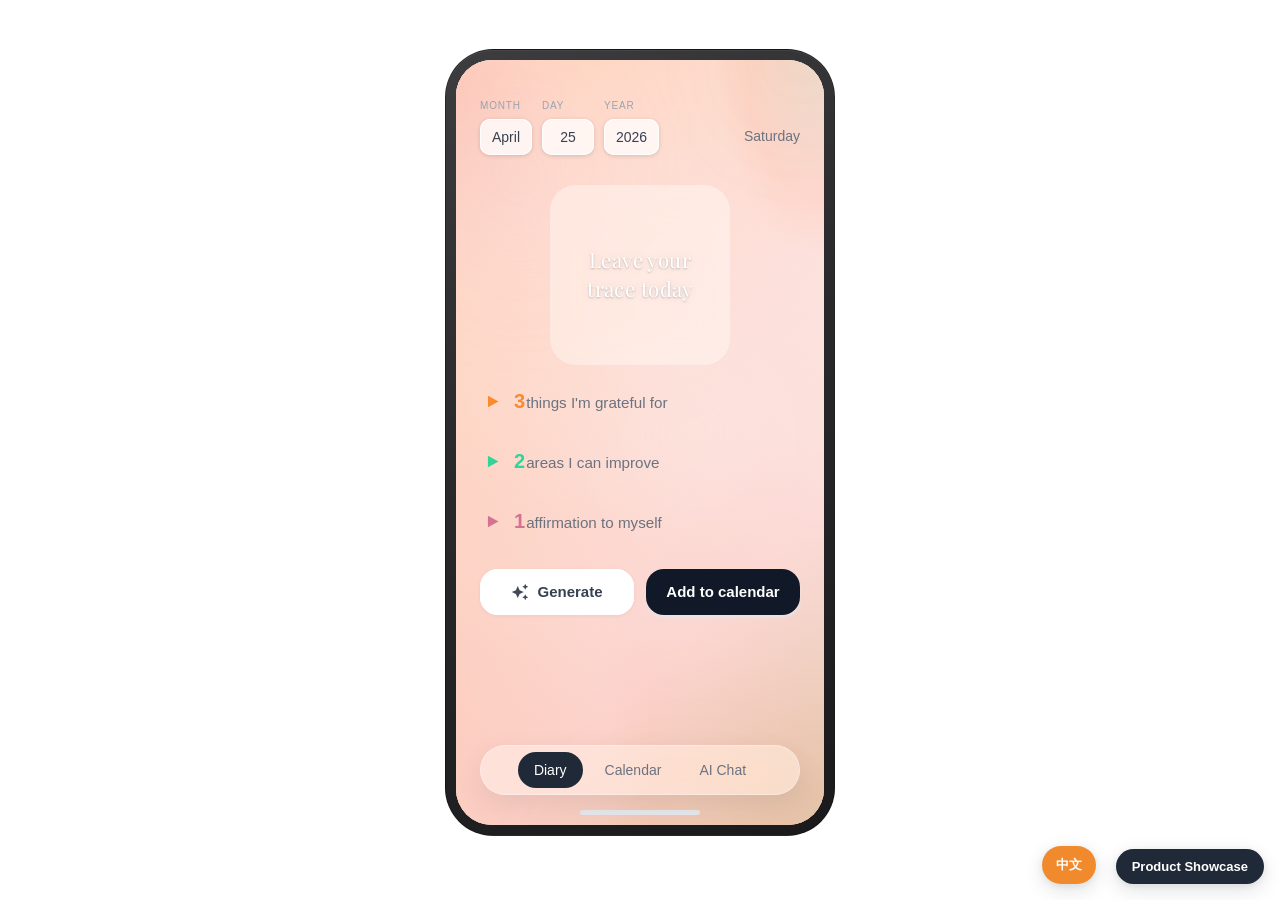
==== commit b86ab981: "en demo: rename floating portfolio link 'Case Study & PRD' -> 'Product Showcase' to match top-bar br" ====
--- a/en/index.html
+++ b/en/index.html
@@ -463,9 +463,9 @@
                               />
                             </svg>
                           </span>
-                          Daily Scratch Card
+                          Scratch Card
                         </span>
-                        <span class="scratch-card-glass__hint-date">April 25, 2026</span>
+                        <span class="scratch-card-glass__hint-date">Apr 25, 2026</span>
                       </p>
                       <div class="scratch-card-glass__perforation" aria-hidden="true"></div>
                       <div class="scratch-card-glass__content">
@@ -648,9 +648,9 @@
         </div>
       </div>
     </div>
-    <a href="prd.html" class="portfolio-site-link">Case Study & PRD</a>
+    <a href="prd.html" class="portfolio-site-link">Product Showcase</a>
     <a href="../index.html" class="portfolio-lang-link" lang="zh" title="中文版本">中文</a>
-    <script src="app.js"></script>
+    <script src="app.js?v=20260513a"></script>
     <script src="../sun-canvas.js"></script>
   </body>
 </html>
--- a/styles.css
+++ b/styles.css
@@ -1374,6 +1374,18 @@
   padding-bottom: 42px;
 }
 
+/* English version: long words need to wrap normally — keep-all (designed for CJK) causes overflow.
+   Also slightly smaller font + tighter line-height so 3 lines fit without grazing the top edge. */
+html[lang="en"] .scratch-card-glass__reveal-text {
+  max-width: 88%;
+  font-size: 13.5px;
+  line-height: 1.42;
+  letter-spacing: 0.01em;
+  word-break: normal;
+  overflow-wrap: break-word;
+  hyphens: auto;
+}
+
 .scratch-card-glass__reveal-text::before {
   content: "“";
 }
@@ -2161,22 +2173,15 @@
 .ai-chat__hidden-positive-section-title {
   position: relative;
   margin: 0 0 6px;
-  padding-left: 14px;
+  padding-left: 0;
   font-size: 14px;
   font-weight: 700;
   line-height: 1.4;
-  color: rgba(17, 24, 39, 0.94);
+  color: var(--orange);
 }
 
 .ai-chat__hidden-positive-section-title::before {
-  content: "";
-  position: absolute;
-  left: 0;
-  top: 0.5em;
-  width: 6px;
-  height: 6px;
-  border-radius: 999px;
-  background: #fa8a2e;
+  content: none;
 }
 
 .ai-chat__hidden-positive-section-text {
